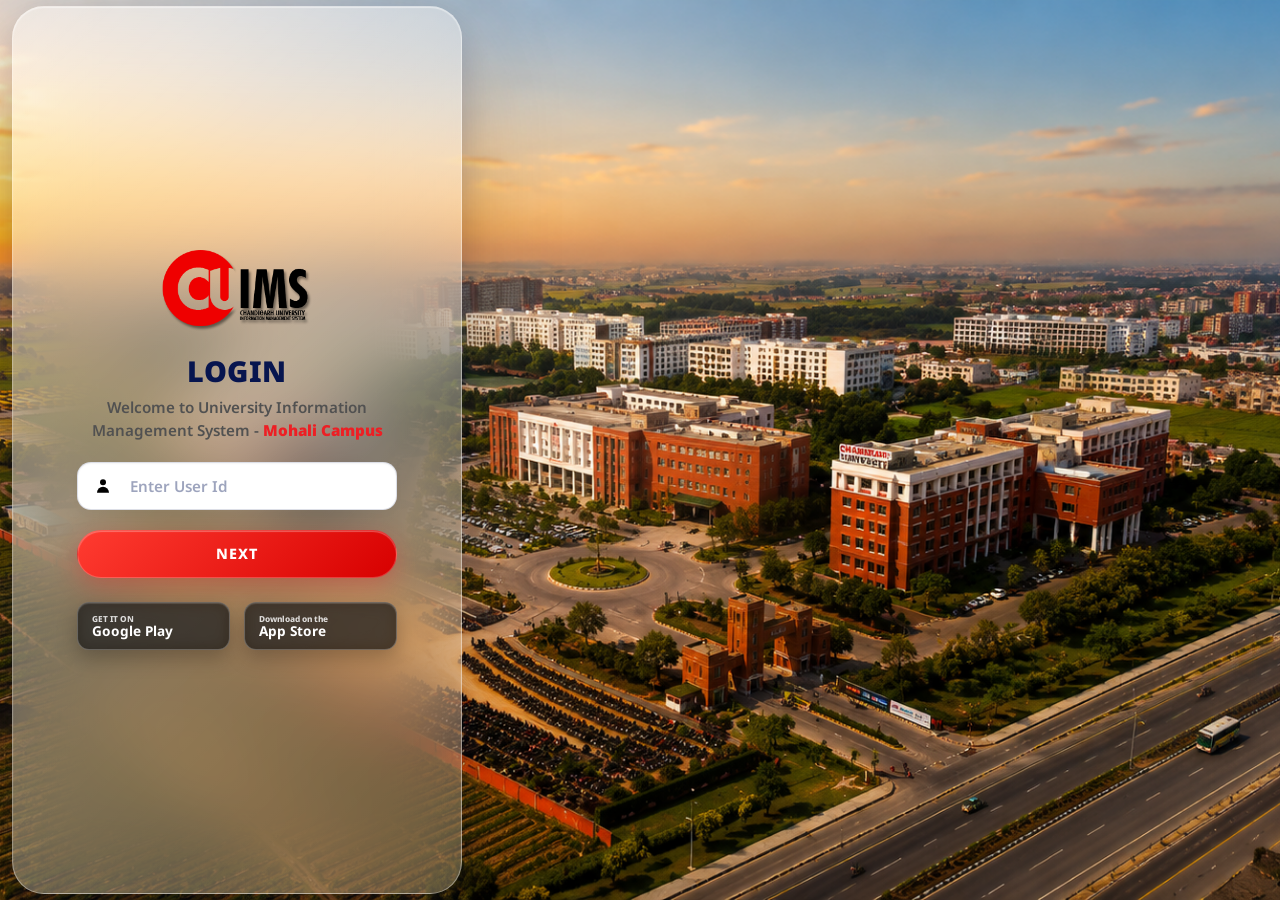
==== login.html @ ce214ed8 "login" ====
<!DOCTYPE html>
<html lang="en">

<head>
  <meta charset="UTF-8">
  <meta name="viewport" content="width=device-width, initial-scale=1.0">
  <title>CUIMS Login</title>
  <link rel="preconnect" href="https://fonts.googleapis.com">
  <link rel="preconnect" href="https://fonts.gstatic.com" crossorigin>
  <link href="https://fonts.googleapis.com/css2?family=Noto+Sans:wght@400;500;600;700;800;900&display=swap"
    rel="stylesheet">
  <link rel="stylesheet" href="assets/css/auth.css">
</head>

<body>
  <main class="auth-page">
    <section class="auth-shell" aria-label="CUIMS authentication">
      <section class="auth-card">
        <div class="auth-logo">
          <img src="assets/images/logo.png" alt="CUIMS">
        </div>
        <div class="auth-heading">
          <h1>LOGIN</h1>
          <p>Welcome to University Information<br>Management System - <strong>Mohali Campus</strong></p>
        </div>

        <form class="auth-form active" id="login-form">
          <label class="auth-field">
            <svg aria-hidden="true" viewBox="0 0 24 24">
              <path d="M20 21a8 8 0 0 0-16 0" />
              <circle cx="12" cy="7" r="4" />
            </svg>
            <input type="text" name="userId" placeholder="Enter User Id" autocomplete="username" required>
          </label>

          <label class="auth-field password-field" hidden>
            <svg aria-hidden="true" viewBox="0 0 24 24">
              <rect x="5" y="10" width="14" height="11" rx="2" />
              <path d="M8 10V7a4 4 0 0 1 8 0v3" />
              <circle cx="12" cy="15.5" r="1" fill="currentColor" stroke="none" />
            </svg>
            <input type="password" name="password" placeholder="Enter Password" autocomplete="current-password"
              minlength="1">
          </label>

          <button class="auth-submit" type="submit">Next</button>

          <div class="auth-second-actions" hidden>
            <span>OR</span>
            <a class="registration-button" href="#">Click Here For Registration</a>
            <a class="forgot-link" href="#">Forgot Password?</a>
          </div>
        </form>

        <p class="auth-note" id="auth-message" aria-live="polite">
          Enter your User ID to continue.
        </p>

        <div class="store-row" aria-label="Download app links">
          <a href="#" aria-label="Get it on Google Play">
            <small>GET IT ON</small>
            <strong>Google Play</strong>
          </a>
          <a href="#" aria-label="Download on the App Store">
            <small>Download on the</small>
            <strong>App Store</strong>
          </a>
        </div>
      </section>
    </section>
  </main>

  <script src="assets/js/auth.js"></script>
</body>

</html>
---- assets/css/auth.css ----
:root {
  --auth-red: #ed1f24;
  --auth-ink: #07154f;
  --auth-muted: #4e5a88;
  --auth-line: rgba(255, 255, 255, 0.58);
  font-family: "Noto Sans", system-ui, -apple-system, BlinkMacSystemFont, "Segoe UI", sans-serif;
}

* {
  box-sizing: border-box;
}

body {
  min-height: 100vh;
  margin: 0;
  color: var(--auth-ink);
  background:
    url("../images/uni.png") center / cover fixed;
}

button,
input {
  font: inherit;
}

button {
  border: 0;
  cursor: pointer;
}

a {
  color: inherit;
  text-decoration: none;
}

.auth-page {
  display: grid;
  min-height: 100vh;
  padding: 6px 12px;
  align-items: center;
  justify-items: start;
}

.auth-shell {
  width: min(450px, 100%);
  height: calc(100vh - 12px);
  min-height: 600px;
  /* margin-left: 24px; */
  border: 1px solid rgba(255, 255, 255, 0.35);
  border-radius: 32px;
  background: linear-gradient(135deg,
      rgba(255, 255, 255, 0.45) 0%,
      rgba(255, 255, 255, 0.22) 100%);
  box-shadow:
    0 40px 100px rgba(0, 0, 0, 0.22),
    0 15px 35px rgba(7, 21, 79, 0.15),
    inset 0 1px 1px rgba(255, 255, 255, 0.45);
  backdrop-filter: blur(36px);
  -webkit-backdrop-filter: blur(36px);
  transform: translate3d(0, 0, 0);
  will-change: backdrop-filter;
}

.auth-card {
  display: flex;
  flex-direction: column;
  justify-content: center;
  height: 100%;
  min-height: 100%;
  padding: clamp(32px, 6vw, 64px);
  background: transparent !important;
}

.auth-logo {
  display: flex;
  justify-content: center;
  margin-bottom: 22px;
}

.auth-logo img {
  width: 150px;
  max-width: 56%;
}

.auth-heading {
  text-align: center;
}

.auth-heading h1 {
  margin: 4px 0 10px;
  color: var(--auth-ink);
  font-size: 1.8rem;
  font-weight: 900;
  line-height: 1;
  letter-spacing: 0.02em;
}

.auth-heading p {
  margin: 0;
  color: #515151;
  font-size: 0.95rem;
  font-weight: 600;
  line-height: 1.5;
}

.auth-heading strong {
  color: var(--auth-red);
  font-weight: 900;
}

.auth-form {
  display: grid;
  gap: 14px;
  margin-top: 20px;
}

.auth-form.active {
  display: grid;
}

.auth-field[hidden],
.auth-second-actions[hidden] {
  display: none !important;
}

.auth-field {
  display: grid;
  grid-template-columns: 24px minmax(0, 1fr);
  align-items: center;
  gap: 12px;
  min-height: 48px;
  border: 1px solid rgba(7, 21, 79, 0.14);
  border-radius: 14px;
  padding: 0 16px;
  background: #ffffff;
  box-shadow:
    inset 0 1px 2px rgba(0, 0, 0, 0.04),
    0 4px 10px rgba(0, 0, 0, 0.02);
  transition:
    border-color 240ms ease,
    background-color 240ms ease,
    box-shadow 240ms ease,
    opacity 240ms ease;
}

.auth-card.password-step .auth-field:first-child {
  opacity: 0.5;
  background: rgba(7, 21, 79, 0.06);
  border-color: rgba(7, 21, 79, 0.08);
  pointer-events: none;
}

.auth-field svg {
  width: 18px;
  height: 18px;
  color: var(--auth-muted);
  stroke-width: 2.2;
}

.auth-field input {
  width: 100%;
  min-height: 44px;
  border: 0;
  padding: 0;
  color: var(--auth-ink);
  background: transparent;
  font-size: 0.95rem;
  font-weight: 600;
  outline: none;
}

.auth-field input::placeholder {
  color: var(--auth-muted);
  opacity: 0.55;
}

/* Override browser default autofill backgrounds to keep input transparent */
.auth-field input:-webkit-autofill,
.auth-field input:-webkit-autofill:hover,
.auth-field input:-webkit-autofill:focus,
.auth-field input:-webkit-autofill:active {
  -webkit-background-clip: text;
  -webkit-text-fill-color: var(--auth-ink) !important;
  transition: background-color 5000s ease-in-out 0s;
  box-shadow: inset 0 0 20px 20px transparent !important;
}

.auth-field:focus-within {
  border-color: var(--auth-red);
  background: #ffffff;
  box-shadow:
    0 0 0 4px rgba(237, 31, 36, 0.12),
    inset 0 1px 2px rgba(0, 0, 0, 0.04);
}

.auth-submit {
  min-height: 48px;
  margin-top: 6px;
  border-radius: 999px;
  color: #ffffff;
  background: linear-gradient(135deg, #ff3b30 0%, #d70000 100%);
  border: 1px solid rgba(255, 255, 255, 0.2);
  box-shadow:
    0 8px 24px rgba(237, 31, 36, 0.3),
    inset 0 1px 1px rgba(255, 255, 255, 0.3);
  font-size: 0.9rem;
  font-weight: 800;
  letter-spacing: 0.06em;
  text-transform: uppercase;
  transition: transform 180ms ease, box-shadow 180ms ease, filter 180ms ease;
}

.auth-second-actions {
  display: grid;
  gap: 12px;
  text-align: center;
}

.auth-second-actions span {
  color: #111111;
  font-size: 0.8rem;
  font-weight: 700;
}

.registration-button {
  display: grid;
  min-height: 48px;
  place-items: center;
  border-radius: 999px;
  color: #ffffff;
  background: linear-gradient(135deg, #4f80ff 0%, #2554d7 100%);
  border: 1px solid rgba(255, 255, 255, 0.2);
  box-shadow:
    0 8px 24px rgba(63, 111, 241, 0.26),
    inset 0 1px 1px rgba(255, 255, 255, 0.3);
  font-size: 0.9rem;
  font-weight: 800;
  letter-spacing: 0.06em;
  text-transform: uppercase;
  transition: transform 180ms ease, box-shadow 180ms ease, filter 180ms ease;
}

.registration-button:hover {
  transform: translateY(-1.5px);
  box-shadow:
    0 10px 28px rgba(63, 111, 241, 0.36),
    inset 0 1px 1px rgba(255, 255, 255, 0.4);
  filter: brightness(1.05);
}

.forgot-link {
  justify-self: end;
  color: #d70000;
  font-size: 0.85rem;
  font-weight: 700;
}

.auth-submit:hover {
  transform: translateY(-1px);
  box-shadow: 0 10px 24px rgba(237, 31, 36, 0.24);
}

.auth-note {
  display: none;
  min-height: 22px;
  margin: 12px 0 0;
  color: var(--auth-muted);
  font-size: 0.78rem;
  font-weight: 700;
  text-align: center;
}

.auth-note.success {
  display: block;
  color: #047857;
}

.store-row {
  display: grid;
  grid-template-columns: repeat(2, minmax(0, 1fr));
  gap: 14px;
  margin-top: 24px;
}

.auth-card.password-step .store-row {
  visibility: hidden;
}

.store-row a {
  display: grid;
  min-height: 48px;
  align-content: center;
  border: 1px solid rgba(255, 255, 255, 0.25);
  border-radius: 12px;
  padding: 6px 14px;
  color: #ffffff;
  background: rgba(0, 0, 0, 0.65);
  backdrop-filter: blur(8px);
  -webkit-backdrop-filter: blur(8px);
  box-shadow:
    0 8px 20px rgba(0, 0, 0, 0.25),
    inset 0 1px 1px rgba(255, 255, 255, 0.15);
  transition: transform 180ms ease, box-shadow 180ms ease, background-color 180ms ease;
}

.store-row a:hover {
  transform: translateY(-1.5px);
  background: rgba(0, 0, 0, 0.75);
  box-shadow:
    0 10px 24px rgba(0, 0, 0, 0.35),
    inset 0 1px 1px rgba(255, 255, 255, 0.25);
}

.store-row small {
  font-size: 0.52rem;
  font-weight: 800;
  opacity: 0.82;
}

.store-row strong {
  font-size: 0.85rem;
  line-height: 1.1;
}

@media (max-width: 900px) {
  .auth-page {
    padding: 6px 10px;
    justify-items: center;
  }

  .auth-shell {
    margin-left: 0;
    height: calc(100vh - 12px);
    min-height: 560px;
  }

  .auth-card {
    height: 100%;
    min-height: 100%;
  }
}

@media (max-width: 520px) {
  .auth-page {
    padding: 4px;
  }

  .auth-shell {
    border-radius: 24px;
    height: calc(100vh - 8px);
    min-height: 540px;
  }

  .auth-card {
    height: 100%;
    min-height: 100%;
    padding: 24px 16px;
  }

  .store-row {
    grid-template-columns: 1fr;
  }

  .auth-row {
    align-items: flex-start;
    flex-direction: column;
  }
}
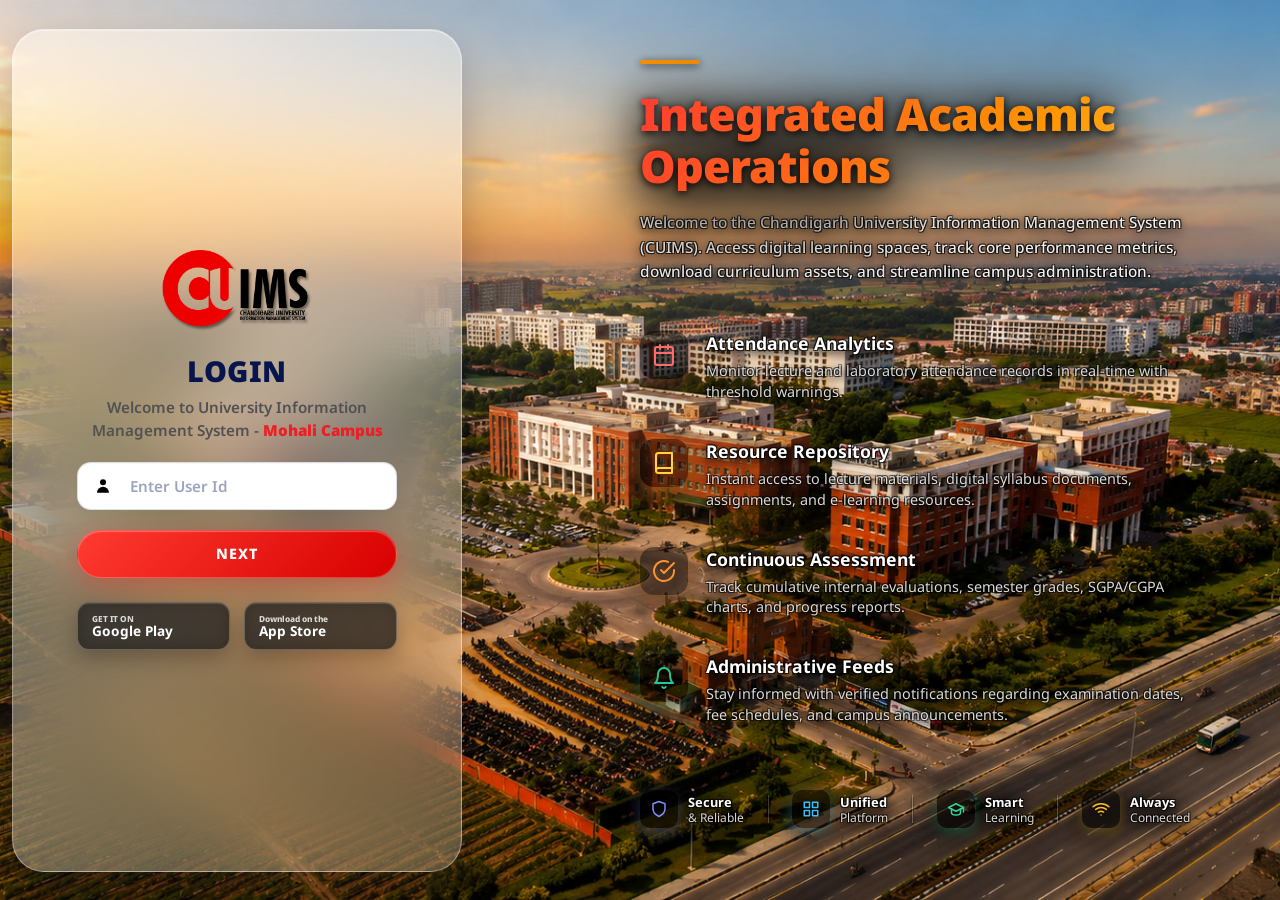
==== commit 0a7f8eca: "update" ====
--- a/login.html
+++ b/login.html
@@ -68,6 +68,131 @@
         </div>
       </section>
     </section>
+
+    <!-- Right-side Info/Features Panel -->
+    <section class="auth-info-panel" aria-label="LMS Highlights">
+      <div class="info-container">
+        <div class="orange-bar"></div>
+        <h2 class="animated-gradient-text">Integrated Academic Operations</h2>
+        <p class="info-description">
+          Welcome to the Chandigarh University Information Management System (CUIMS). Access digital learning spaces, track core performance metrics, download curriculum assets, and streamline campus administration.
+        </p>
+        
+        <div class="feature-grid">
+          <div class="feature-card">
+            <div class="feature-icon-wrapper">
+              <svg viewBox="0 0 24 24" fill="none" stroke="currentColor" stroke-width="2" stroke-linecap="round" stroke-linejoin="round" aria-hidden="true">
+                <rect x="3" y="4" width="18" height="18" rx="2" ry="2"></rect>
+                <line x1="16" y1="2" x2="16" y2="6"></line>
+                <line x1="8" y1="2" x2="8" y2="6"></line>
+                <line x1="3" y1="10" x2="21" y2="10"></line>
+              </svg>
+            </div>
+            <div class="feature-info">
+              <h3>Attendance Analytics</h3>
+              <p>Monitor lecture and laboratory attendance records in real-time with threshold warnings.</p>
+            </div>
+          </div>
+
+          <div class="feature-card">
+            <div class="feature-icon-wrapper">
+              <svg viewBox="0 0 24 24" fill="none" stroke="currentColor" stroke-width="2" stroke-linecap="round" stroke-linejoin="round" aria-hidden="true">
+                <path d="M4 19.5A2.5 2.5 0 0 1 6.5 17H20"/>
+                <path d="M4 4.5A2.5 2.5 0 0 1 6.5 2H20v20H6.5a2.5 2.5 0 0 1-2.5-2.5v-15z"/>
+              </svg>
+            </div>
+            <div class="feature-info">
+              <h3>Resource Repository</h3>
+              <p>Instant access to lecture materials, digital syllabus documents, assignments, and e-learning resources.</p>
+            </div>
+          </div>
+
+          <div class="feature-card">
+            <div class="feature-icon-wrapper">
+              <svg viewBox="0 0 24 24" fill="none" stroke="currentColor" stroke-width="2" stroke-linecap="round" stroke-linejoin="round" aria-hidden="true">
+                <path d="M22 11.08V12a10 10 0 1 1-5.93-9.14"/>
+                <polyline points="22 4 12 14.01 9 11.01"/>
+              </svg>
+            </div>
+            <div class="feature-info">
+              <h3>Continuous Assessment</h3>
+              <p>Track cumulative internal evaluations, semester grades, SGPA/CGPA charts, and progress reports.</p>
+            </div>
+          </div>
+
+          <div class="feature-card">
+            <div class="feature-icon-wrapper">
+              <svg viewBox="0 0 24 24" fill="none" stroke="currentColor" stroke-width="2" stroke-linecap="round" stroke-linejoin="round" aria-hidden="true">
+                <path d="M18 8A6 6 0 0 0 6 8c0 7-3 9-3 9h18s-3-2-3-9"/>
+                <path d="M13.73 21a2 2 0 0 1-3.46 0"/>
+              </svg>
+            </div>
+            <div class="feature-info">
+              <h3>Administrative Feeds</h3>
+              <p>Stay informed with verified notifications regarding examination dates, fee schedules, and campus announcements.</p>
+            </div>
+          </div>
+        </div>
+
+        <!-- Bottom Glass Bar -->
+        <div class="bottom-glass-bar">
+          <div class="glass-item">
+            <div class="glass-icon-wrapper">
+              <svg viewBox="0 0 24 24" fill="none" stroke="currentColor" stroke-width="2" stroke-linecap="round" stroke-linejoin="round" aria-hidden="true">
+                <path d="M12 22s8-4 8-10V5l-8-3-8 3v7c0 6 8 10 8 10z"/>
+              </svg>
+            </div>
+            <div class="glass-text">
+              <strong>Secure</strong>
+              <span>& Reliable</span>
+            </div>
+          </div>
+          <div class="glass-divider"></div>
+          <div class="glass-item">
+            <div class="glass-icon-wrapper">
+              <svg viewBox="0 0 24 24" fill="none" stroke="currentColor" stroke-width="2" stroke-linecap="round" stroke-linejoin="round" aria-hidden="true">
+                <rect x="3" y="3" width="7" height="7"/>
+                <rect x="14" y="3" width="7" height="7"/>
+                <rect x="14" y="14" width="7" height="7"/>
+                <rect x="3" y="14" width="7" height="7"/>
+              </svg>
+            </div>
+            <div class="glass-text">
+              <strong>Unified</strong>
+              <span>Platform</span>
+            </div>
+          </div>
+          <div class="glass-divider"></div>
+          <div class="glass-item">
+            <div class="glass-icon-wrapper">
+              <svg viewBox="0 0 24 24" fill="none" stroke="currentColor" stroke-width="2" stroke-linecap="round" stroke-linejoin="round" aria-hidden="true">
+                <path d="M22 10v6M2 10l10-5 10 5-10 5z"/>
+                <path d="M6 12v5c0 2 2.5 3 6 3s6-1 6-3v-5"/>
+              </svg>
+            </div>
+            <div class="glass-text">
+              <strong>Smart</strong>
+              <span>Learning</span>
+            </div>
+          </div>
+          <div class="glass-divider"></div>
+          <div class="glass-item">
+            <div class="glass-icon-wrapper">
+              <svg viewBox="0 0 24 24" fill="none" stroke="currentColor" stroke-width="2" stroke-linecap="round" stroke-linejoin="round" aria-hidden="true">
+                <path d="M5 12.55a11 11 0 0 1 14.08 0"/>
+                <path d="M1.42 9a16 16 0 0 1 21.16 0"/>
+                <path d="M8.53 16.11a6 6 0 0 1 6.95 0"/>
+                <line x1="12" y1="20" x2="12.01" y2="20"/>
+              </svg>
+            </div>
+            <div class="glass-text">
+              <strong>Always</strong>
+              <span>Connected</span>
+            </div>
+          </div>
+        </div>
+      </div>
+    </section>
   </main>
 
   <script src="assets/js/auth.js"></script>
--- a/assets/css/auth.css
+++ b/assets/css/auth.css
@@ -39,11 +39,12 @@
   padding: 6px 12px;
   align-items: center;
   justify-items: start;
+  position: relative;
 }
 
 .auth-shell {
   width: min(450px, 100%);
-  height: calc(100vh - 12px);
+  height: calc(95vh - 12px);
   min-height: 600px;
   /* margin-left: 24px; */
   border: 1px solid rgba(255, 255, 255, 0.35);
@@ -365,4 +366,307 @@
     align-items: flex-start;
     flex-direction: column;
   }
+}
+
+/* Auth Info Panel Styles */
+.auth-info-panel {
+  position: absolute;
+  top: 40px;
+  right: 5%;
+  width: 45%;
+  max-width: 600px;
+  color: #ffffff;
+  display: flex;
+  align-items: flex-start;
+  padding: 20px 0;
+  animation: fadeIn 1s ease-out;
+  z-index: 10;
+}
+
+.info-container {
+  width: 100%;
+}
+
+.orange-bar {
+  width: 60px;
+  height: 4px;
+  background-color: #ff9500;
+  margin-bottom: 24px;
+  border-radius: 2px;
+  box-shadow: 0 2px 8px rgba(0, 0, 0, 0.75);
+}
+
+.animated-gradient-text {
+  font-size: clamp(2.2rem, 3.5vw, 3.2rem);
+  font-weight: 900;
+  line-height: 1.15;
+  margin: 0 0 20px;
+  letter-spacing: -0.02em;
+  color: #ff8a80;
+  background: linear-gradient(120deg,
+      #ff3b30 0%,
+      #ff9500 35%,
+      #ffe57f 70%,
+      #ff3b30 100%);
+  background-size: 200% auto;
+  -webkit-background-clip: text;
+  background-clip: text;
+  -webkit-text-fill-color: transparent;
+  text-fill-color: transparent;
+  animation: shine 6s linear infinite;
+  filter: drop-shadow(0 2px 4px rgba(0, 0, 0, 0.95)) drop-shadow(0 6px 20px rgba(0, 0, 0, 0.95)) drop-shadow(0 15px 40px rgba(0, 0, 0, 0.98));
+}
+
+.info-description {
+  font-size: clamp(0.95rem, 1.2vw, 1.15rem);
+  color: rgba(255, 255, 255, 0.95);
+  line-height: 1.6;
+  margin-bottom: clamp(24px, 3vw, 40px);
+  max-width: 550px;
+  font-weight: 500;
+  text-shadow:
+    -1px -1px 0 rgba(0, 0, 0, 0.7),
+    1px -1px 0 rgba(0, 0, 0, 0.7),
+    -1px 1px 0 rgba(0, 0, 0, 0.7),
+    1px 1px 0 rgba(0, 0, 0, 0.7),
+    0 2px 10px rgba(0, 0, 0, 0.98),
+    0 4px 20px rgba(0, 0, 0, 0.98);
+}
+
+.feature-grid {
+  display: flex;
+  flex-direction: column;
+  gap: 20px;
+  max-width: 550px;
+}
+
+.feature-card {
+  display: flex;
+  gap: 18px;
+  padding: 8px 0;
+  transition: transform 0.3s cubic-bezier(0.25, 0.8, 0.25, 1);
+}
+
+.feature-card:hover {
+  transform: translateX(8px);
+}
+
+.feature-icon-wrapper {
+  flex-shrink: 0;
+  width: 48px;
+  height: 48px;
+  border-radius: 14px;
+  background: rgba(0, 0, 0, 0.5);
+  display: flex;
+  align-items: center;
+  justify-content: center;
+  border: none;
+  transition: background-color 0.3s ease, color 0.3s ease, box-shadow 0.3s ease;
+}
+
+/* Specific icon colors and soft neon blur shadows */
+.feature-card:nth-child(1) .feature-icon-wrapper {
+  color: #ff6b6b; /* Red/Coral */
+  box-shadow: 0 4px 16px rgba(255, 107, 107, 0.3), 0 8px 30px rgba(0, 0, 0, 0.7);
+}
+
+.feature-card:nth-child(1):hover .feature-icon-wrapper {
+  background: rgba(255, 107, 107, 0.2);
+  box-shadow: 0 0 20px rgba(255, 107, 107, 0.55), 0 8px 30px rgba(0, 0, 0, 0.75);
+  color: #ffffff;
+}
+
+.feature-card:nth-child(2) .feature-icon-wrapper {
+  color: #ffd43b; /* Gold/Yellow */
+  box-shadow: 0 4px 16px rgba(255, 212, 59, 0.3), 0 8px 30px rgba(0, 0, 0, 0.7);
+}
+
+.feature-card:nth-child(2):hover .feature-icon-wrapper {
+  background: rgba(255, 212, 59, 0.2);
+  box-shadow: 0 0 20px rgba(255, 212, 59, 0.55), 0 8px 30px rgba(0, 0, 0, 0.75);
+  color: #ffffff;
+}
+
+.feature-card:nth-child(3) .feature-icon-wrapper {
+  color: #ff922b; /* Orange */
+  box-shadow: 0 4px 16px rgba(255, 146, 43, 0.3), 0 8px 30px rgba(0, 0, 0, 0.7);
+}
+
+.feature-card:nth-child(3):hover .feature-icon-wrapper {
+  background: rgba(255, 146, 43, 0.2);
+  box-shadow: 0 0 20px rgba(255, 146, 43, 0.55), 0 8px 30px rgba(0, 0, 0, 0.75);
+  color: #ffffff;
+}
+
+.feature-card:nth-child(4) .feature-icon-wrapper {
+  color: #20c997; /* Teal-green */
+  box-shadow: 0 4px 16px rgba(32, 201, 151, 0.3), 0 8px 30px rgba(0, 0, 0, 0.7);
+}
+
+.feature-card:nth-child(4):hover .feature-icon-wrapper {
+  background: rgba(32, 201, 151, 0.2);
+  box-shadow: 0 0 20px rgba(32, 201, 151, 0.55), 0 8px 30px rgba(0, 0, 0, 0.75);
+  color: #ffffff;
+}
+
+.feature-icon-wrapper svg {
+  width: 24px;
+  height: 24px;
+}
+
+.feature-info h3 {
+  margin: 0 0 6px;
+  color: #ffffff;
+  font-size: 1.1rem;
+  font-weight: 700;
+  text-shadow:
+    -1px -1px 0 rgba(0, 0, 0, 0.7),
+    1px -1px 0 rgba(0, 0, 0, 0.7),
+    -1px 1px 0 rgba(0, 0, 0, 0.7),
+    1px 1px 0 rgba(0, 0, 0, 0.7),
+    0 2px 10px rgba(0, 0, 0, 0.98),
+    0 4px 16px rgba(0, 0, 0, 0.98);
+}
+
+.feature-info p {
+  margin: 0;
+  color: rgba(255, 255, 255, 0.85);
+  font-size: 0.9rem;
+  line-height: 1.45;
+  text-shadow:
+    -1px -1px 0 rgba(0, 0, 0, 0.6),
+    1px -1px 0 rgba(0, 0, 0, 0.6),
+    -1px 1px 0 rgba(0, 0, 0, 0.6),
+    1px 1px 0 rgba(0, 0, 0, 0.6),
+    0 2px 8px rgba(0, 0, 0, 0.98),
+    0 4px 16px rgba(0, 0, 0, 0.98);
+}
+
+/* Bottom Glass Bar styling */
+.bottom-glass-bar {
+  display: flex;
+  justify-content: space-between;
+  align-items: center;
+  margin-top: 40px;
+  padding: 16px 0;
+  background: transparent;
+  border: none;
+  backdrop-filter: none;
+  -webkit-backdrop-filter: none;
+  box-shadow: none;
+  max-width: 550px;
+  filter: drop-shadow(0 4px 16px rgba(0, 0, 0, 0.85));
+}
+
+.glass-item {
+  display: flex;
+  align-items: center;
+  gap: 10px;
+}
+
+.glass-icon-wrapper {
+  flex-shrink: 0;
+  width: 38px;
+  height: 38px;
+  border-radius: 10px;
+  background: rgba(0, 0, 0, 0.5);
+  display: flex;
+  align-items: center;
+  justify-content: center;
+  border: none;
+  transition: transform 0.2s ease, box-shadow 0.2s ease;
+  box-shadow: 0 4px 12px rgba(0, 0, 0, 0.5);
+}
+
+.glass-item:hover .glass-icon-wrapper {
+  transform: scale(1.1);
+}
+
+.glass-icon-wrapper svg {
+  width: 18px;
+  height: 18px;
+}
+
+.glass-item:nth-child(1) .glass-icon-wrapper {
+  color: #818cf8;
+  box-shadow: 0 4px 14px rgba(129, 140, 248, 0.3), 0 6px 20px rgba(0, 0, 0, 0.5);
+}
+
+.glass-item:nth-child(3) .glass-icon-wrapper {
+  color: #38bdf8;
+  box-shadow: 0 4px 14px rgba(56, 189, 248, 0.3), 0 6px 20px rgba(0, 0, 0, 0.5);
+}
+
+.glass-item:nth-child(5) .glass-icon-wrapper {
+  color: #34d399;
+  box-shadow: 0 4px 14px rgba(52, 211, 153, 0.3), 0 6px 20px rgba(0, 0, 0, 0.5);
+}
+
+.glass-item:nth-child(7) .glass-icon-wrapper {
+  color: #fbbf24;
+  box-shadow: 0 4px 14px rgba(251, 191, 36, 0.3), 0 6px 20px rgba(0, 0, 0, 0.5);
+}
+
+.glass-text {
+  display: flex;
+  flex-direction: column;
+}
+
+.glass-text strong {
+  font-size: 0.8rem;
+  font-weight: 700;
+  color: #ffffff;
+  line-height: 1.25;
+  text-shadow:
+    -1px -1px 0 rgba(0, 0, 0, 0.7),
+    1px -1px 0 rgba(0, 0, 0, 0.7),
+    -1px 1px 0 rgba(0, 0, 0, 0.7),
+    1px 1px 0 rgba(0, 0, 0, 0.7),
+    0 2px 8px rgba(0, 0, 0, 0.98),
+    0 4px 16px rgba(0, 0, 0, 0.98);
+}
+
+.glass-text span {
+  font-size: 0.75rem;
+  color: rgba(255, 255, 255, 0.85);
+  line-height: 1.25;
+  text-shadow:
+    -1px -1px 0 rgba(0, 0, 0, 0.6),
+    1px -1px 0 rgba(0, 0, 0, 0.6),
+    -1px 1px 0 rgba(0, 0, 0, 0.6),
+    1px 1px 0 rgba(0, 0, 0, 0.6),
+    0 2px 8px rgba(0, 0, 0, 0.98),
+    0 4px 16px rgba(0, 0, 0, 0.98);
+}
+
+.glass-divider {
+  width: 1px;
+  height: 28px;
+  background: rgba(255, 255, 255, 0.2);
+  box-shadow: 0 2px 6px rgba(0, 0, 0, 0.8), 0 1px 2px rgba(0, 0, 0, 0.9);
+}
+
+/* Animations */
+@keyframes shine {
+  to {
+    background-position: 200% center;
+  }
+}
+
+@keyframes fadeIn {
+  from {
+    opacity: 0;
+    transform: translateY(20px);
+  }
+
+  to {
+    opacity: 1;
+    transform: translateY(0);
+  }
+}
+
+@media (max-width: 990px) {
+  .auth-info-panel {
+    display: none;
+  }
 }
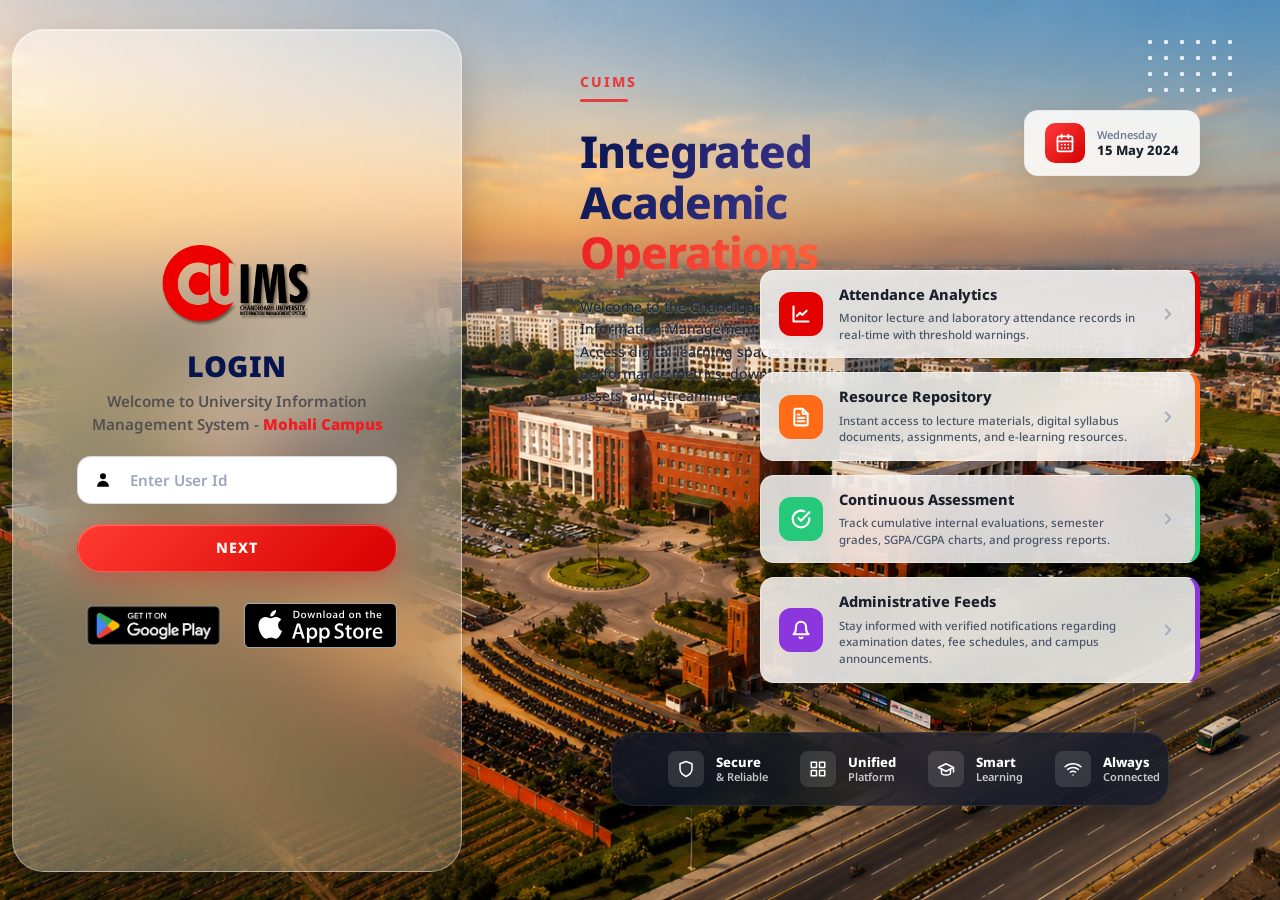
==== commit d9ac1434: "d" ====
--- a/login.html
+++ b/login.html
@@ -58,12 +58,10 @@
 
         <div class="store-row" aria-label="Download app links">
           <a href="#" aria-label="Get it on Google Play">
-            <small>GET IT ON</small>
-            <strong>Google Play</strong>
+            <img src="assets/images/google-play-badge.png" alt="Get it on Google Play">
           </a>
           <a href="#" aria-label="Download on the App Store">
-            <small>Download on the</small>
-            <strong>App Store</strong>
+            <img src="assets/images/app-store-badge.svg" alt="Download on the App Store">
           </a>
         </div>
       </section>
@@ -72,64 +70,119 @@
     <!-- Right-side Info/Features Panel -->
     <section class="auth-info-panel" aria-label="LMS Highlights">
       <div class="info-container">
-        <div class="orange-bar"></div>
-        <h2 class="animated-gradient-text">Integrated Academic Operations</h2>
-        <p class="info-description">
-          Welcome to the Chandigarh University Information Management System (CUIMS). Access digital learning spaces, track core performance metrics, download curriculum assets, and streamline campus administration.
-        </p>
-        
-        <div class="feature-grid">
-          <div class="feature-card">
-            <div class="feature-icon-wrapper">
-              <svg viewBox="0 0 24 24" fill="none" stroke="currentColor" stroke-width="2" stroke-linecap="round" stroke-linejoin="round" aria-hidden="true">
+        <!-- Left Side Column -->
+        <div class="info-left-col">
+          <div class="cuims-badge">
+            <span>CUIMS</span>
+            <div class="cuims-line"></div>
+          </div>
+          <h2 class="info-title">
+            <span class="title-dark">Integrated Academic</span>
+            <span class="title-red">Operations</span>
+          </h2>
+          <p class="info-description">
+            <span class="desc-desktop">Welcome to the Chandigarh University Information Management System (CUIMS). Access digital learning spaces, track performance metrics, download curriculum assets, and streamline campus administration.</span>
+            <span class="desc-mobile">Access CUIMS learning, performance, and campus updates in one place.</span>
+          </p>
+        </div>
+
+        <!-- Right Side Column -->
+        <div class="info-right-col">
+          <!-- Date Card at Top Right -->
+          <div class="info-date-card">
+            <div class="date-icon-wrapper">
+              <svg viewBox="0 0 24 24" fill="none" stroke="currentColor" stroke-width="2.2" stroke-linecap="round" stroke-linejoin="round" aria-hidden="true">
                 <rect x="3" y="4" width="18" height="18" rx="2" ry="2"></rect>
                 <line x1="16" y1="2" x2="16" y2="6"></line>
                 <line x1="8" y1="2" x2="8" y2="6"></line>
                 <line x1="3" y1="10" x2="21" y2="10"></line>
-              </svg>
-            </div>
-            <div class="feature-info">
-              <h3>Attendance Analytics</h3>
-              <p>Monitor lecture and laboratory attendance records in real-time with threshold warnings.</p>
-            </div>
-          </div>
-
-          <div class="feature-card">
-            <div class="feature-icon-wrapper">
-              <svg viewBox="0 0 24 24" fill="none" stroke="currentColor" stroke-width="2" stroke-linecap="round" stroke-linejoin="round" aria-hidden="true">
-                <path d="M4 19.5A2.5 2.5 0 0 1 6.5 17H20"/>
-                <path d="M4 4.5A2.5 2.5 0 0 1 6.5 2H20v20H6.5a2.5 2.5 0 0 1-2.5-2.5v-15z"/>
-              </svg>
-            </div>
-            <div class="feature-info">
-              <h3>Resource Repository</h3>
-              <p>Instant access to lecture materials, digital syllabus documents, assignments, and e-learning resources.</p>
-            </div>
-          </div>
-
-          <div class="feature-card">
-            <div class="feature-icon-wrapper">
-              <svg viewBox="0 0 24 24" fill="none" stroke="currentColor" stroke-width="2" stroke-linecap="round" stroke-linejoin="round" aria-hidden="true">
-                <path d="M22 11.08V12a10 10 0 1 1-5.93-9.14"/>
-                <polyline points="22 4 12 14.01 9 11.01"/>
-              </svg>
-            </div>
-            <div class="feature-info">
-              <h3>Continuous Assessment</h3>
-              <p>Track cumulative internal evaluations, semester grades, SGPA/CGPA charts, and progress reports.</p>
-            </div>
-          </div>
-
-          <div class="feature-card">
-            <div class="feature-icon-wrapper">
-              <svg viewBox="0 0 24 24" fill="none" stroke="currentColor" stroke-width="2" stroke-linecap="round" stroke-linejoin="round" aria-hidden="true">
-                <path d="M18 8A6 6 0 0 0 6 8c0 7-3 9-3 9h18s-3-2-3-9"/>
-                <path d="M13.73 21a2 2 0 0 1-3.46 0"/>
-              </svg>
-            </div>
-            <div class="feature-info">
-              <h3>Administrative Feeds</h3>
-              <p>Stay informed with verified notifications regarding examination dates, fee schedules, and campus announcements.</p>
+                <path d="M8 14h.01M12 14h.01M16 14h.01M8 18h.01M12 18h.01M16 18h.01"></path>
+              </svg>
+            </div>
+            <div class="date-text">
+              <span class="date-weekday">Wednesday</span>
+              <strong class="date-daymonth">15 May 2024</strong>
+            </div>
+          </div>
+
+          <div class="feature-grid">
+            <!-- Attendance Analytics -->
+            <div class="feature-card">
+              <div class="feature-icon-wrapper">
+                <svg viewBox="0 0 24 24" fill="none" stroke="currentColor" stroke-width="2.5" stroke-linecap="round" stroke-linejoin="round" aria-hidden="true">
+                  <path d="M3 3v18h18"></path>
+                  <path d="M18.7 8l-5.1 5.2-2.8-2.7L7 14.3"></path>
+                </svg>
+              </div>
+              <div class="feature-info">
+                <h3>Attendance Analytics</h3>
+                <p>Monitor lecture and laboratory attendance records in real-time with threshold warnings.</p>
+              </div>
+              <div class="feature-chevron">
+                <svg viewBox="0 0 24 24" fill="none" stroke="currentColor" stroke-width="2.5" stroke-linecap="round" stroke-linejoin="round" aria-hidden="true">
+                  <polyline points="9 18 15 12 9 6"></polyline>
+                </svg>
+              </div>
+            </div>
+
+            <!-- Resource Repository -->
+            <div class="feature-card">
+              <div class="feature-icon-wrapper">
+                <svg viewBox="0 0 24 24" fill="none" stroke="currentColor" stroke-width="2.5" stroke-linecap="round" stroke-linejoin="round" aria-hidden="true">
+                  <path d="M14 2H6a2 2 0 0 0-2 2v16a2 2 0 0 0 2 2h12a2 2 0 0 0 2-2V8z"></path>
+                  <polyline points="14 2 14 8 20 8"></polyline>
+                  <line x1="16" y1="13" x2="8" y2="13"></line>
+                  <line x1="16" y1="17" x2="8" y2="17"></line>
+                  <polyline points="10 9 9 9 8 9"></polyline>
+                </svg>
+              </div>
+              <div class="feature-info">
+                <h3>Resource Repository</h3>
+                <p>Instant access to lecture materials, digital syllabus documents, assignments, and e-learning resources.</p>
+              </div>
+              <div class="feature-chevron">
+                <svg viewBox="0 0 24 24" fill="none" stroke="currentColor" stroke-width="2.5" stroke-linecap="round" stroke-linejoin="round" aria-hidden="true">
+                  <polyline points="9 18 15 12 9 6"></polyline>
+                </svg>
+              </div>
+            </div>
+
+            <!-- Continuous Assessment -->
+            <div class="feature-card">
+              <div class="feature-icon-wrapper">
+                <svg viewBox="0 0 24 24" fill="none" stroke="currentColor" stroke-width="2.5" stroke-linecap="round" stroke-linejoin="round" aria-hidden="true">
+                  <path d="M22 11.08V12a10 10 0 1 1-5.93-9.14"></path>
+                  <polyline points="22 4 12 14.01 9 11.01"></polyline>
+                </svg>
+              </div>
+              <div class="feature-info">
+                <h3>Continuous Assessment</h3>
+                <p>Track cumulative internal evaluations, semester grades, SGPA/CGPA charts, and progress reports.</p>
+              </div>
+              <div class="feature-chevron">
+                <svg viewBox="0 0 24 24" fill="none" stroke="currentColor" stroke-width="2.5" stroke-linecap="round" stroke-linejoin="round" aria-hidden="true">
+                  <polyline points="9 18 15 12 9 6"></polyline>
+                </svg>
+              </div>
+            </div>
+
+            <!-- Administrative Feeds -->
+            <div class="feature-card">
+              <div class="feature-icon-wrapper">
+                <svg viewBox="0 0 24 24" fill="none" stroke="currentColor" stroke-width="2.5" stroke-linecap="round" stroke-linejoin="round" aria-hidden="true">
+                  <path d="M18 8A6 6 0 0 0 6 8c0 7-3 9-3 9h18s-3-2-3-9"></path>
+                  <path d="M13.73 21a2 2 0 0 1-3.46 0"></path>
+                </svg>
+              </div>
+              <div class="feature-info">
+                <h3>Administrative Feeds</h3>
+                <p>Stay informed with verified notifications regarding examination dates, fee schedules, and campus announcements.</p>
+              </div>
+              <div class="feature-chevron">
+                <svg viewBox="0 0 24 24" fill="none" stroke="currentColor" stroke-width="2.5" stroke-linecap="round" stroke-linejoin="round" aria-hidden="true">
+                  <polyline points="9 18 15 12 9 6"></polyline>
+                </svg>
+              </div>
             </div>
           </div>
         </div>
--- a/assets/css/auth.css
+++ b/assets/css/auth.css
@@ -12,10 +12,11 @@
 
 body {
   min-height: 100vh;
+  min-height: 100dvh;
   margin: 0;
   color: var(--auth-ink);
   background:
-    url("../images/uni.png") center / cover fixed;
+    url("../images/uni.png") center 25% / cover fixed;
 }
 
 button,
@@ -36,6 +37,7 @@
 .auth-page {
   display: grid;
   min-height: 100vh;
+  min-height: 100dvh;
   padding: 6px 12px;
   align-items: center;
   justify-items: start;
@@ -289,27 +291,27 @@
 
 .store-row a {
   display: grid;
-  min-height: 48px;
+  min-height: 0;
   align-content: center;
-  border: 1px solid rgba(255, 255, 255, 0.25);
-  border-radius: 12px;
-  padding: 6px 14px;
+  border: 0;
+  border-radius: 0;
+  padding: 0;
   color: #ffffff;
-  background: rgba(0, 0, 0, 0.65);
-  backdrop-filter: blur(8px);
-  -webkit-backdrop-filter: blur(8px);
-  box-shadow:
-    0 8px 20px rgba(0, 0, 0, 0.25),
-    inset 0 1px 1px rgba(255, 255, 255, 0.15);
+  background: transparent;
+  box-shadow: none;
   transition: transform 180ms ease, box-shadow 180ms ease, background-color 180ms ease;
+}
+
+.store-row img {
+  display: block;
+  width: 100%;
+  height: auto;
 }
 
 .store-row a:hover {
   transform: translateY(-1.5px);
-  background: rgba(0, 0, 0, 0.75);
-  box-shadow:
-    0 10px 24px rgba(0, 0, 0, 0.35),
-    inset 0 1px 1px rgba(255, 255, 255, 0.25);
+  background: transparent;
+  box-shadow: none;
 }
 
 .store-row small {
@@ -323,43 +325,213 @@
   line-height: 1.1;
 }
 
-@media (max-width: 900px) {
+@media (max-width: 990px) {
   .auth-page {
-    padding: 6px 10px;
+    align-items: center;
     justify-items: center;
+    padding: clamp(172px, 28vw, 220px) 20px 28px;
   }
 
   .auth-shell {
     margin-left: 0;
-    height: calc(100vh - 12px);
-    min-height: 560px;
+    width: min(690px, 100%);
+    height: clamp(410px, calc(100dvh - 430px), 460px);
+    max-height: 460px;
+    min-height: 0;
+    border: 1px solid rgba(255, 255, 255, 0.35);
+    border-radius: 32px;
+    background: linear-gradient(135deg,
+        rgba(255, 255, 255, 0.62) 0%,
+        rgba(255, 255, 255, 0.34) 100%);
+    box-shadow:
+      0 34px 82px rgba(0, 0, 0, 0.18),
+      0 12px 30px rgba(7, 21, 79, 0.12),
+      inset 0 1px 1px rgba(255, 255, 255, 0.56);
+    backdrop-filter: blur(36px);
+    -webkit-backdrop-filter: blur(36px);
   }
 
   .auth-card {
     height: 100%;
-    min-height: 100%;
-  }
+    min-height: 0;
+    padding: 22px 36px;
+  }
+
 }
 
 @media (max-width: 520px) {
   .auth-page {
-    padding: 4px;
+    padding: 166px 20px 28px;
   }
 
   .auth-shell {
-    border-radius: 24px;
-    height: calc(100vh - 8px);
-    min-height: 540px;
+    width: 100%;
+    height: clamp(410px, calc(100dvh - 390px), 460px);
+    max-height: 460px;
+    min-height: 0;
+    border-radius: 28px;
   }
 
   .auth-card {
     height: 100%;
-    min-height: 100%;
-    padding: 24px 16px;
+    min-height: 0;
+    padding: 20px 26px;
+  }
+
+  .auth-logo {
+    margin-bottom: 10px;
+  }
+
+  .auth-logo img {
+    width: 112px;
+    max-width: 74%;
+  }
+
+  .auth-heading h1 {
+    margin: 0 0 10px;
+    color: #000000;
+    font-size: 1.55rem;
+    letter-spacing: 0;
+  }
+
+  .auth-heading p {
+    color: #505050;
+    font-size: 0.82rem;
+    font-weight: 500;
+    line-height: 1.38;
+  }
+
+  .auth-heading strong {
+    color: #d50000;
+  }
+
+  .auth-form {
+    gap: 12px;
+    margin-top: 18px;
+  }
+
+  .auth-field {
+    min-height: 42px;
+    border: 0;
+    border-bottom: 2px solid rgba(0, 0, 0, 0.18);
+    border-radius: 0;
+    padding: 0 0 7px;
+    background: transparent;
+    box-shadow: none;
+  }
+
+  .auth-field:focus-within {
+    border-color: var(--auth-red);
+    background: transparent;
+    box-shadow: none;
+  }
+
+  .auth-field svg {
+    width: 21px;
+    height: 21px;
+    color: #6f6f6f;
+    fill: currentColor;
+    stroke: none;
+  }
+
+  .auth-field input {
+    min-height: 34px;
+    color: #111111;
+    font-size: 0.98rem;
+    font-weight: 500;
+  }
+
+  .auth-field input::placeholder {
+    color: #8a8a8a;
+    opacity: 0.65;
+  }
+
+  .auth-submit {
+    min-height: 44px;
+    margin-top: 4px;
+    border-radius: 999px;
+    background: #ed1f24;
+    box-shadow: none;
+    font-size: 0.92rem;
+    letter-spacing: 0.04em;
   }
 
   .store-row {
-    grid-template-columns: 1fr;
+    grid-template-columns: repeat(2, minmax(0, 1fr));
+    gap: clamp(18px, 8vw, 44px);
+    margin-top: 18px;
+  }
+
+  .store-row a {
+    min-height: 0;
+    border-radius: 0;
+    padding: 0;
+    background: transparent;
+    box-shadow: none;
+  }
+
+  .store-row img {
+    height: 38px;
+    object-fit: contain;
+  }
+
+  .auth-card.password-step .store-row {
+    display: grid;
+    visibility: visible;
+  }
+
+  .auth-card.password-step {
+    padding-top: 16px;
+    padding-bottom: 16px;
+  }
+
+  .auth-card.password-step .auth-logo {
+    margin-bottom: 8px;
+  }
+
+  .auth-card.password-step .auth-logo img {
+    width: 86px;
+  }
+
+  .auth-card.password-step .auth-heading h1 {
+    margin-bottom: 6px;
+    font-size: 1.32rem;
+  }
+
+  .auth-card.password-step .auth-heading p {
+    font-size: 0.72rem;
+    line-height: 1.24;
+  }
+
+  .auth-card.password-step .auth-form {
+    gap: 7px;
+    margin-top: 10px;
+  }
+
+  .auth-card.password-step .auth-field {
+    min-height: 34px;
+    padding-bottom: 5px;
+  }
+
+  .auth-card.password-step .auth-field input {
+    min-height: 28px;
+  }
+
+  .auth-card.password-step .auth-submit,
+  .auth-card.password-step .registration-button {
+    min-height: 38px;
+  }
+
+  .auth-card.password-step .auth-second-actions {
+    gap: 6px;
+  }
+
+  .auth-card.password-step .store-row {
+    margin-top: 10px;
+  }
+
+  .auth-card.password-step .store-row img {
+    height: 34px;
   }
 
   .auth-row {
@@ -368,218 +540,339 @@
   }
 }
 
+
 /* Auth Info Panel Styles */
 .auth-info-panel {
   position: absolute;
-  top: 40px;
-  right: 5%;
-  width: 45%;
-  max-width: 600px;
-  color: #ffffff;
+  inset: 0 0 0 500px;
+  min-height: 100vh;
+  padding: 70px 80px;
+  overflow: hidden;
+  border-radius: 28px 0 0 28px;
+  background: transparent;
+  color: #120606;
+  font-family: "Noto Sans", system-ui, -apple-system, BlinkMacSystemFont, "Segoe UI", sans-serif;
+  animation: fadeIn 1s ease-out both;
+  z-index: 1;
+  pointer-events: none;
+}
+
+.auth-info-panel::before {
+  display: none;
+}
+
+.auth-info-panel::after {
+  content: "";
+  position: absolute;
+  top: 34px;
+  right: 42px;
+  width: 96px;
+  height: 58px;
+  background-image: radial-gradient(circle, rgba(255, 255, 255, 0.95) 2px, transparent 2.4px);
+  background-size: 16px 16px;
+  opacity: 0.88;
+  pointer-events: none;
+}
+
+.info-container {
+  position: relative;
+  z-index: 2;
+  width: 100%;
+  min-height: calc(100vh - 140px);
+}
+
+.info-left-col {
+  width: 54%;
+}
+
+.cuims-badge {
+  display: inline-flex;
+  flex-direction: column;
+  align-items: flex-start;
+  margin: 0;
+  animation: textSlideUp 0.8s cubic-bezier(0.22, 1, 0.36, 1) both;
+  animation-delay: 0.15s;
+}
+
+.cuims-badge span {
+  color: #e53e3e;
+  font-size: 14px;
+  font-weight: 800;
+  letter-spacing: 0.15em;
+  text-transform: uppercase;
+  text-shadow: none;
+}
+
+.cuims-line {
+  width: 48px;
+  height: 3px;
+  background: #e53e3e;
+  margin-top: 8px;
+  border-radius: 999px;
+}
+
+.info-title {
+  font-size: 44px;
+  line-height: 1.15;
+  font-weight: 800;
+  margin: 24px 0 18px;
+  color: #1a202c;
   display: flex;
-  align-items: flex-start;
-  padding: 20px 0;
-  animation: fadeIn 1s ease-out;
-  z-index: 10;
-}
-
-.info-container {
-  width: 100%;
-}
-
-.orange-bar {
-  width: 60px;
-  height: 4px;
-  background-color: #ff9500;
-  margin-bottom: 24px;
-  border-radius: 2px;
-  box-shadow: 0 2px 8px rgba(0, 0, 0, 0.75);
-}
-
-.animated-gradient-text {
-  font-size: clamp(2.2rem, 3.5vw, 3.2rem);
-  font-weight: 900;
-  line-height: 1.15;
-  margin: 0 0 20px;
-  letter-spacing: -0.02em;
-  color: #ff8a80;
-  background: linear-gradient(120deg,
-      #ff3b30 0%,
-      #ff9500 35%,
-      #ffe57f 70%,
-      #ff3b30 100%);
+  flex-direction: column;
+  gap: 0;
+  letter-spacing: -0.025em;
+}
+
+.title-dark {
+  background: linear-gradient(120deg, #07154f 0%, #312e81 30%, #4b5563 70%, #07154f 100%);
   background-size: 200% auto;
   -webkit-background-clip: text;
   background-clip: text;
   -webkit-text-fill-color: transparent;
-  text-fill-color: transparent;
-  animation: shine 6s linear infinite;
-  filter: drop-shadow(0 2px 4px rgba(0, 0, 0, 0.95)) drop-shadow(0 6px 20px rgba(0, 0, 0, 0.95)) drop-shadow(0 15px 40px rgba(0, 0, 0, 0.98));
+  text-shadow: none;
+  animation: textSlideUp 0.8s cubic-bezier(0.22, 1, 0.36, 1) both, shine 6s linear infinite;
+  animation-delay: 0.3s, 0s;
+}
+
+.title-red {
+  background: linear-gradient(120deg, #ed1f24 0%, #ff5e3a 35%, #d40000 70%, #ed1f24 100%);
+  background-size: 200% auto;
+  -webkit-background-clip: text;
+  background-clip: text;
+  -webkit-text-fill-color: transparent;
+  text-shadow: none;
+  animation: textSlideUp 0.8s cubic-bezier(0.22, 1, 0.36, 1) both, shine 5s linear infinite;
+  animation-delay: 0.45s, 0s;
 }
 
 .info-description {
-  font-size: clamp(0.95rem, 1.2vw, 1.15rem);
-  color: rgba(255, 255, 255, 0.95);
+  max-width: 420px;
+  font-size: 14px;
   line-height: 1.6;
-  margin-bottom: clamp(24px, 3vw, 40px);
-  max-width: 550px;
+  color: #1e293b;
   font-weight: 500;
-  text-shadow:
-    -1px -1px 0 rgba(0, 0, 0, 0.7),
-    1px -1px 0 rgba(0, 0, 0, 0.7),
-    -1px 1px 0 rgba(0, 0, 0, 0.7),
-    1px 1px 0 rgba(0, 0, 0, 0.7),
-    0 2px 10px rgba(0, 0, 0, 0.98),
-    0 4px 20px rgba(0, 0, 0, 0.98);
-}
-
-.feature-grid {
+  margin-bottom: 0;
+  text-shadow: 0 1px 2px rgba(255, 255, 255, 0.45);
+  animation: textSlideUp 0.8s cubic-bezier(0.22, 1, 0.36, 1) both;
+  animation-delay: 0.6s;
+}
+
+.desc-mobile {
+  display: none;
+}
+
+.info-right-col {
+  position: static;
+  pointer-events: auto;
+}
+
+.info-date-card {
+  position: absolute;
+  top: 40px;
+  right: 0;
+  z-index: 3;
+  display: flex;
+  gap: 12px;
+  align-items: center;
+  padding: 12px 20px;
+  border-radius: 14px;
+  background: rgba(255, 255, 255, 0.85);
+  backdrop-filter: blur(18px);
+  -webkit-backdrop-filter: blur(18px);
+  box-shadow: 0 12px 36px rgba(0, 0, 0, 0.15);
+  border: 1px solid rgba(0, 0, 0, 0.04);
+}
+
+.date-icon-wrapper {
+  width: 40px;
+  height: 40px;
+  border-radius: 10px;
+  display: grid;
+  place-items: center;
+  background: linear-gradient(135deg, #ff3b3b, #d40000);
+  color: #fff;
+  box-shadow: none;
+}
+
+.date-icon-wrapper svg {
+  width: 20px;
+  height: 20px;
+}
+
+.date-text {
   display: flex;
   flex-direction: column;
-  gap: 20px;
-  max-width: 550px;
+  line-height: 1.25;
+}
+
+.date-weekday {
+  font-size: 11px;
+  color: #718096;
+  font-weight: 600;
+}
+
+.date-daymonth {
+  font-size: 13px;
+  color: #1a202c;
+  font-weight: 800;
+}
+
+.feature-grid {
+  position: absolute;
+  right: 0;
+  top: 200px;
+  z-index: 3;
+  width: 440px;
+  display: flex;
+  flex-direction: column;
+  gap: 14px;
+  max-width: none;
 }
 
 .feature-card {
   display: flex;
-  gap: 18px;
-  padding: 8px 0;
-  transition: transform 0.3s cubic-bezier(0.25, 0.8, 0.25, 1);
+  align-items: center;
+  gap: 16px;
+  min-height: 0;
+  padding: 14px 18px;
+  border-radius: 14px;
+  background: rgba(255, 255, 255, 0.82);
+  backdrop-filter: blur(20px);
+  -webkit-backdrop-filter: blur(20px);
+  box-shadow: 0 12px 36px rgba(0, 0, 0, 0.12);
+  border: 1px solid rgba(255, 255, 255, 0.4);
+  cursor: pointer;
+  transition: transform 0.25s cubic-bezier(0.2, 0.8, 0.2, 1), box-shadow 0.25s ease;
 }
 
 .feature-card:hover {
-  transform: translateX(8px);
+  transform: translateY(-2px);
+  box-shadow: 0 16px 44px rgba(0, 0, 0, 0.18);
 }
 
 .feature-icon-wrapper {
-  flex-shrink: 0;
-  width: 48px;
-  height: 48px;
-  border-radius: 14px;
-  background: rgba(0, 0, 0, 0.5);
+  width: 44px;
+  height: 44px;
+  flex: 0 0 44px;
+  border-radius: 12px;
+  display: grid;
+  place-items: center;
+  color: #fff;
+  box-shadow: none;
+}
+
+.feature-icon-wrapper svg {
+  width: 20px;
+  height: 20px;
+}
+
+.feature-card:nth-child(1) {
+  border-right: 5px solid #e30000;
+}
+.feature-card:nth-child(1) .feature-icon-wrapper {
+  background: #e30000;
+}
+
+.feature-card:nth-child(2) {
+  border-right: 5px solid #ff6b16;
+}
+.feature-card:nth-child(2) .feature-icon-wrapper {
+  background: #ff6b16;
+}
+
+.feature-card:nth-child(3) {
+  border-right: 5px solid #25c979;
+}
+.feature-card:nth-child(3) .feature-icon-wrapper {
+  background: #25c979;
+}
+
+.feature-card:nth-child(4) {
+  border-right: 5px solid #8b37dd;
+}
+.feature-card:nth-child(4) .feature-icon-wrapper {
+  background: #8b37dd;
+}
+
+.feature-info {
+  display: flex;
+  flex-direction: column;
+  gap: 3px;
+  text-align: left;
+}
+
+.feature-info h3 {
+  margin: 0 0 4px;
+  font-size: 14.5px;
+  font-weight: 800;
+  color: #1a202c;
+  line-height: 1.25;
+}
+
+.feature-info p {
+  margin: 0;
+  font-size: 11.5px;
+  line-height: 1.45;
+  color: #4a5568;
+  font-weight: 500;
+}
+
+.feature-chevron {
+  margin-left: auto;
+  color: #a0aec0;
+  flex: 0 0 auto;
+  display: grid;
+  place-items: center;
+}
+
+.feature-card:hover .feature-chevron {
+  color: #4a5568;
+}
+
+.feature-chevron svg {
+  width: 18px;
+  height: 18px;
+}
+
+.bottom-glass-bar {
+  position: absolute;
+  bottom: 24px;
+  left: 50%;
+  transform: translateX(-50%);
+  z-index: 3;
   display: flex;
   align-items: center;
-  justify-content: center;
-  border: none;
-  transition: background-color 0.3s ease, color 0.3s ease, box-shadow 0.3s ease;
-}
-
-/* Specific icon colors and soft neon blur shadows */
-.feature-card:nth-child(1) .feature-icon-wrapper {
-  color: #ff6b6b; /* Red/Coral */
-  box-shadow: 0 4px 16px rgba(255, 107, 107, 0.3), 0 8px 30px rgba(0, 0, 0, 0.7);
-}
-
-.feature-card:nth-child(1):hover .feature-icon-wrapper {
-  background: rgba(255, 107, 107, 0.2);
-  box-shadow: 0 0 20px rgba(255, 107, 107, 0.55), 0 8px 30px rgba(0, 0, 0, 0.75);
-  color: #ffffff;
-}
-
-.feature-card:nth-child(2) .feature-icon-wrapper {
-  color: #ffd43b; /* Gold/Yellow */
-  box-shadow: 0 4px 16px rgba(255, 212, 59, 0.3), 0 8px 30px rgba(0, 0, 0, 0.7);
-}
-
-.feature-card:nth-child(2):hover .feature-icon-wrapper {
-  background: rgba(255, 212, 59, 0.2);
-  box-shadow: 0 0 20px rgba(255, 212, 59, 0.55), 0 8px 30px rgba(0, 0, 0, 0.75);
-  color: #ffffff;
-}
-
-.feature-card:nth-child(3) .feature-icon-wrapper {
-  color: #ff922b; /* Orange */
-  box-shadow: 0 4px 16px rgba(255, 146, 43, 0.3), 0 8px 30px rgba(0, 0, 0, 0.7);
-}
-
-.feature-card:nth-child(3):hover .feature-icon-wrapper {
-  background: rgba(255, 146, 43, 0.2);
-  box-shadow: 0 0 20px rgba(255, 146, 43, 0.55), 0 8px 30px rgba(0, 0, 0, 0.75);
-  color: #ffffff;
-}
-
-.feature-card:nth-child(4) .feature-icon-wrapper {
-  color: #20c997; /* Teal-green */
-  box-shadow: 0 4px 16px rgba(32, 201, 151, 0.3), 0 8px 30px rgba(0, 0, 0, 0.7);
-}
-
-.feature-card:nth-child(4):hover .feature-icon-wrapper {
-  background: rgba(32, 201, 151, 0.2);
-  box-shadow: 0 0 20px rgba(32, 201, 151, 0.55), 0 8px 30px rgba(0, 0, 0, 0.75);
-  color: #ffffff;
-}
-
-.feature-icon-wrapper svg {
-  width: 24px;
-  height: 24px;
-}
-
-.feature-info h3 {
-  margin: 0 0 6px;
-  color: #ffffff;
-  font-size: 1.1rem;
-  font-weight: 700;
-  text-shadow:
-    -1px -1px 0 rgba(0, 0, 0, 0.7),
-    1px -1px 0 rgba(0, 0, 0, 0.7),
-    -1px 1px 0 rgba(0, 0, 0, 0.7),
-    1px 1px 0 rgba(0, 0, 0, 0.7),
-    0 2px 10px rgba(0, 0, 0, 0.98),
-    0 4px 16px rgba(0, 0, 0, 0.98);
-}
-
-.feature-info p {
-  margin: 0;
-  color: rgba(255, 255, 255, 0.85);
-  font-size: 0.9rem;
-  line-height: 1.45;
-  text-shadow:
-    -1px -1px 0 rgba(0, 0, 0, 0.6),
-    1px -1px 0 rgba(0, 0, 0, 0.6),
-    -1px 1px 0 rgba(0, 0, 0, 0.6),
-    1px 1px 0 rgba(0, 0, 0, 0.6),
-    0 2px 8px rgba(0, 0, 0, 0.98),
-    0 4px 16px rgba(0, 0, 0, 0.98);
-}
-
-/* Bottom Glass Bar styling */
-.bottom-glass-bar {
-  display: flex;
   justify-content: space-between;
-  align-items: center;
-  margin-top: 40px;
-  padding: 16px 0;
-  background: transparent;
-  border: none;
-  backdrop-filter: none;
-  -webkit-backdrop-filter: none;
-  box-shadow: none;
-  max-width: 550px;
-  filter: drop-shadow(0 4px 16px rgba(0, 0, 0, 0.85));
+  gap: 16px;
+  width: 90%;
+  min-height: 74px;
+  padding: 12px 56px;
+  border-radius: 24px;
+  background: rgba(15, 23, 42, 0.72);
+  border: 1px solid rgba(255, 255, 255, 0.08);
+  backdrop-filter: blur(18px);
+  -webkit-backdrop-filter: blur(18px);
+  box-shadow: 0 10px 30px rgba(0, 0, 0, 0.25);
+  pointer-events: auto;
 }
 
 .glass-item {
   display: flex;
   align-items: center;
-  gap: 10px;
+  gap: 12px;
+  color: #ffffff;
+  font-weight: 800;
+  white-space: nowrap;
 }
 
 .glass-icon-wrapper {
-  flex-shrink: 0;
-  width: 38px;
-  height: 38px;
-  border-radius: 10px;
-  background: rgba(0, 0, 0, 0.5);
-  display: flex;
-  align-items: center;
-  justify-content: center;
-  border: none;
-  transition: transform 0.2s ease, box-shadow 0.2s ease;
-  box-shadow: 0 4px 12px rgba(0, 0, 0, 0.5);
-}
-
-.glass-item:hover .glass-icon-wrapper {
-  transform: scale(1.1);
+  width: 36px;
+  height: 36px;
+  border-radius: 8px;
+  display: grid;
+  place-items: center;
+  background: rgba(255, 255, 255, 0.12);
+  color: #fff;
 }
 
 .glass-icon-wrapper svg {
@@ -587,86 +880,318 @@
   height: 18px;
 }
 
-.glass-item:nth-child(1) .glass-icon-wrapper {
-  color: #818cf8;
-  box-shadow: 0 4px 14px rgba(129, 140, 248, 0.3), 0 6px 20px rgba(0, 0, 0, 0.5);
-}
-
-.glass-item:nth-child(3) .glass-icon-wrapper {
-  color: #38bdf8;
-  box-shadow: 0 4px 14px rgba(56, 189, 248, 0.3), 0 6px 20px rgba(0, 0, 0, 0.5);
-}
-
-.glass-item:nth-child(5) .glass-icon-wrapper {
-  color: #34d399;
-  box-shadow: 0 4px 14px rgba(52, 211, 153, 0.3), 0 6px 20px rgba(0, 0, 0, 0.5);
-}
-
-.glass-item:nth-child(7) .glass-icon-wrapper {
-  color: #fbbf24;
-  box-shadow: 0 4px 14px rgba(251, 191, 36, 0.3), 0 6px 20px rgba(0, 0, 0, 0.5);
-}
-
 .glass-text {
   display: flex;
   flex-direction: column;
+  line-height: 1.2;
 }
 
 .glass-text strong {
-  font-size: 0.8rem;
-  font-weight: 700;
+  font-size: 13px;
+  font-weight: 800;
   color: #ffffff;
-  line-height: 1.25;
-  text-shadow:
-    -1px -1px 0 rgba(0, 0, 0, 0.7),
-    1px -1px 0 rgba(0, 0, 0, 0.7),
-    -1px 1px 0 rgba(0, 0, 0, 0.7),
-    1px 1px 0 rgba(0, 0, 0, 0.7),
-    0 2px 8px rgba(0, 0, 0, 0.98),
-    0 4px 16px rgba(0, 0, 0, 0.98);
 }
 
 .glass-text span {
-  font-size: 0.75rem;
-  color: rgba(255, 255, 255, 0.85);
-  line-height: 1.25;
-  text-shadow:
-    -1px -1px 0 rgba(0, 0, 0, 0.6),
-    1px -1px 0 rgba(0, 0, 0, 0.6),
-    -1px 1px 0 rgba(0, 0, 0, 0.6),
-    1px 1px 0 rgba(0, 0, 0, 0.6),
-    0 2px 8px rgba(0, 0, 0, 0.98),
-    0 4px 16px rgba(0, 0, 0, 0.98);
+  font-size: 11px;
+  color: rgba(255, 255, 255, 0.75);
+  font-weight: 600;
 }
 
 .glass-divider {
   width: 1px;
-  height: 28px;
-  background: rgba(255, 255, 255, 0.2);
-  box-shadow: 0 2px 6px rgba(0, 0, 0, 0.8), 0 1px 2px rgba(0, 0, 0, 0.9);
+  height: 32px;
+  background: rgba(255, 255, 255, 0.12);
 }
 
 /* Animations */
-@keyframes shine {
-  to {
-    background-position: 200% center;
-  }
-}
-
 @keyframes fadeIn {
   from {
     opacity: 0;
     transform: translateY(20px);
   }
-
   to {
     opacity: 1;
     transform: translateY(0);
   }
 }
 
+@keyframes textSlideUp {
+  from {
+    opacity: 0;
+    transform: translateY(12px);
+  }
+  to {
+    opacity: 1;
+    transform: translateY(0);
+  }
+}
+
+@keyframes simpleFadeIn {
+  from {
+    opacity: 0;
+  }
+  to {
+    opacity: 1;
+  }
+}
+
+@keyframes shine {
+  to {
+    background-position: 200% center;
+  }
+}
+
+@media (max-width: 1120px) {
+  .auth-info-panel {
+    inset: 0 0 0 450px;
+    padding: 48px 36px;
+  }
+
+  .info-left-col {
+    width: 54%;
+  }
+
+  .info-title {
+    font-size: 36px;
+  }
+
+  .info-description {
+    max-width: 380px;
+    font-size: 13px;
+  }
+
+  .info-date-card {
+    top: 50px;
+    padding: 10px 14px;
+    border-radius: 12px;
+  }
+
+  .date-icon-wrapper {
+    width: 36px;
+    height: 36px;
+  }
+
+  .date-icon-wrapper svg {
+    width: 18px;
+    height: 18px;
+  }
+
+  .date-weekday {
+    font-size: 10px;
+  }
+
+  .date-daymonth {
+    font-size: 12px;
+  }
+
+  .feature-grid {
+    top: 170px;
+    width: 370px;
+    gap: 10px;
+  }
+
+  .feature-card {
+    padding: 10px 14px;
+    gap: 12px;
+    border-radius: 12px;
+  }
+
+  .feature-icon-wrapper {
+    width: 38px;
+    height: 38px;
+    flex-basis: 38px;
+    border-radius: 10px;
+  }
+
+  .feature-icon-wrapper svg {
+    width: 18px;
+    height: 18px;
+  }
+
+  .feature-info h3 {
+    font-size: 13.5px;
+    margin-bottom: 2px;
+  }
+
+  .feature-info p {
+    font-size: 11px;
+  }
+
+  .bottom-glass-bar {
+    gap: 22px;
+    width: 92%;
+    min-height: 56px;
+    padding: 8px 30px;
+    border-radius: 20px;
+  }
+
+  .glass-icon-wrapper {
+    width: 34px;
+    height: 34px;
+    border-radius: 8px;
+  }
+
+  .glass-icon-wrapper svg {
+    width: 16px;
+    height: 16px;
+  }
+
+  .glass-text strong {
+    font-size: 12px;
+  }
+
+  .glass-text span {
+    font-size: 10.5px;
+  }
+
+  .glass-divider {
+    height: 24px;
+  }
+}
+
 @media (max-width: 990px) {
   .auth-info-panel {
+    position: absolute;
+    inset: auto 0 auto 0;
+    top: 42px;
+    min-height: 0;
+    width: auto;
+    max-width: none;
+    margin: 0;
+    padding: 0;
+    display: block;
+    overflow: visible;
+    border-radius: 0;
+    background: transparent;
+    text-align: center;
+    pointer-events: none;
+    z-index: 10;
+  }
+
+  .auth-info-panel::before {
     display: none;
   }
-}+
+  .info-container {
+    display: block;
+    min-height: 0;
+  }
+
+  .info-left-col {
+    display: block;
+    width: 100%;
+    max-width: none;
+    padding: 0;
+    text-align: center;
+    background: transparent;
+    border: 0;
+    box-shadow: none;
+    backdrop-filter: none;
+    -webkit-backdrop-filter: none;
+    animation: none;
+  }
+
+  .cuims-badge,
+  .info-right-col,
+  .bottom-glass-bar {
+    display: none;
+  }
+
+  .info-title {
+    align-items: center;
+    justify-content: center;
+    margin: 0;
+    width: 100%;
+    padding: 0 22px;
+    font-size: clamp(1.45rem, 6.8vw, 3.4rem);
+    line-height: 1.02;
+    letter-spacing: 0;
+    filter: drop-shadow(0 12px 18px rgba(0, 0, 0, 0.28));
+  }
+
+  .info-description {
+    display: block;
+    max-width: 560px;
+    margin: 12px auto 0;
+    padding: 0 28px;
+    color: #13264c;
+    font-size: clamp(0.9rem, 2.6vw, 1.1rem);
+    font-weight: 700;
+    line-height: 1.45;
+    text-align: center;
+    text-shadow:
+      0 1px 0 rgba(255, 255, 255, 0.6),
+      0 8px 18px rgba(0, 0, 0, 0.2);
+    animation: textSlideUp 0.8s cubic-bezier(0.22, 1, 0.36, 1) both;
+    animation-delay: 0.2s;
+  }
+
+  .desc-desktop {
+    display: none;
+  }
+
+  .desc-mobile {
+    display: inline;
+  }
+
+  .title-dark,
+  .title-red {
+    display: block;
+    max-width: 100%;
+    text-align: center;
+    background: none;
+    -webkit-background-clip: initial;
+    background-clip: initial;
+    -webkit-text-fill-color: currentColor;
+    text-shadow:
+      0 2px 0 rgba(255, 255, 255, 0.45),
+      0 10px 24px rgba(0, 0, 0, 0.22);
+  }
+
+  .title-dark {
+    color: #111a44;
+    white-space: nowrap;
+  }
+
+  .title-red {
+    color: #ff3b35;
+    white-space: nowrap;
+  }
+
+
+
+  .auth-info-panel::after {
+    display: none;
+  }
+}
+
+@media (max-width: 520px) {
+  .info-description {
+    max-width: 100%;
+    padding: 0 20px;
+    font-size: clamp(0.82rem, 3.8vw, 0.96rem);
+    line-height: 1.42;
+    text-align: center;
+  }
+}
+
+@media (max-width: 380px) {
+  .auth-page {
+    padding-top: 154px;
+  }
+
+  .auth-info-panel {
+    top: 34px;
+  }
+
+  .info-title {
+    padding: 0 14px;
+    font-size: clamp(1.28rem, 6.5vw, 1.55rem);
+  }
+
+  .info-description {
+    margin-top: 9px;
+    padding: 0 16px;
+  }
+}
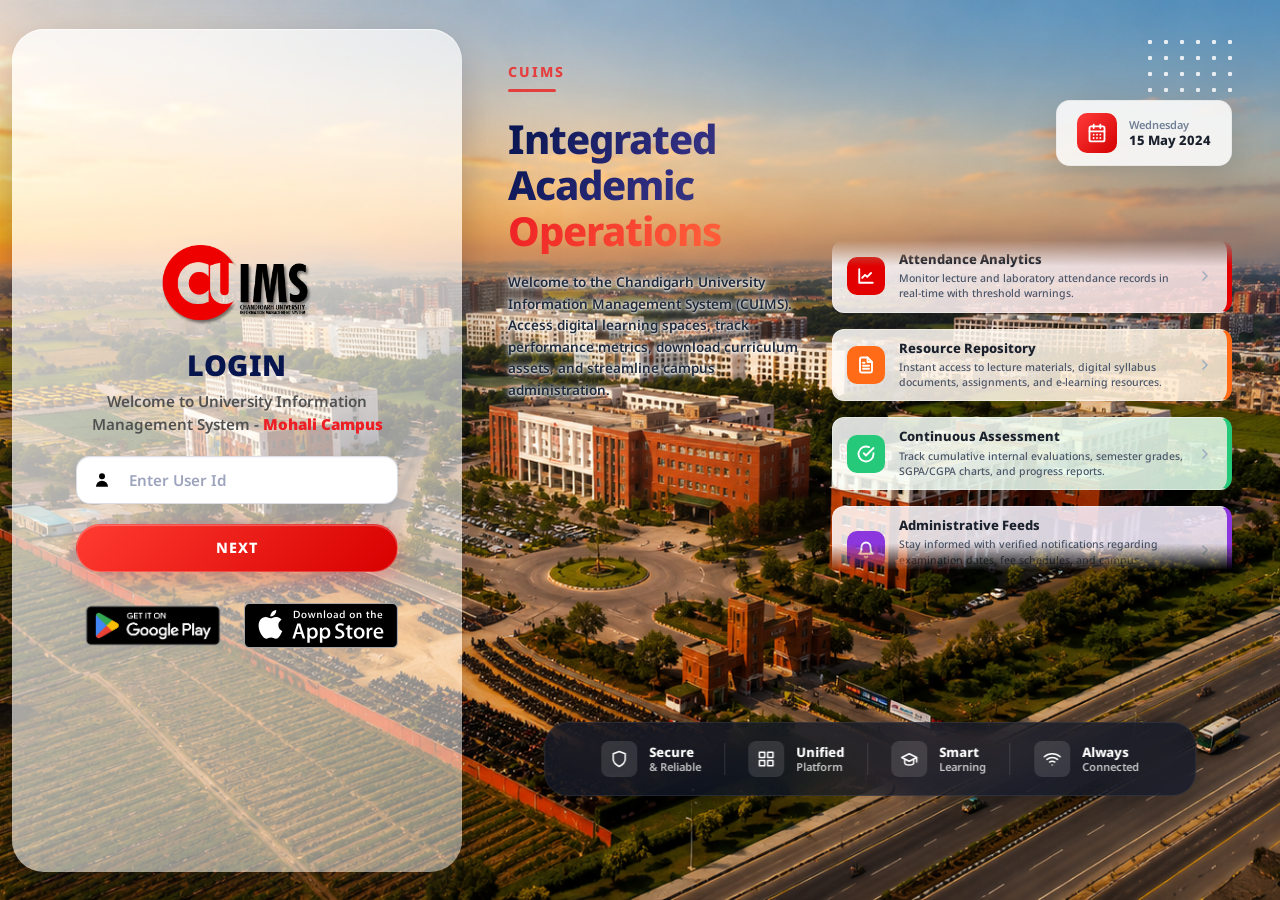
==== commit 69e5c0d8: "update card" ====
--- a/login.html
+++ b/login.html
@@ -105,83 +105,209 @@
             </div>
           </div>
 
-          <div class="feature-grid">
-            <!-- Attendance Analytics -->
-            <div class="feature-card">
-              <div class="feature-icon-wrapper">
-                <svg viewBox="0 0 24 24" fill="none" stroke="currentColor" stroke-width="2.5" stroke-linecap="round" stroke-linejoin="round" aria-hidden="true">
-                  <path d="M3 3v18h18"></path>
-                  <path d="M18.7 8l-5.1 5.2-2.8-2.7L7 14.3"></path>
-                </svg>
+          <div class="feature-grid-container">
+            <div class="feature-grid-scroll">
+              <div class="feature-group">
+                <!-- Attendance Analytics -->
+                <div class="feature-card">
+                  <div class="feature-icon-wrapper">
+                    <svg viewBox="0 0 24 24" fill="none" stroke="currentColor" stroke-width="2.5" stroke-linecap="round" stroke-linejoin="round" aria-hidden="true">
+                      <path d="M3 3v18h18"></path>
+                      <path d="M18.7 8l-5.1 5.2-2.8-2.7L7 14.3"></path>
+                    </svg>
+                  </div>
+                  <div class="feature-info">
+                    <h3>Attendance Analytics</h3>
+                    <p>Monitor lecture and laboratory attendance records in real-time with threshold warnings.</p>
+                  </div>
+                  <div class="feature-chevron">
+                    <svg viewBox="0 0 24 24" fill="none" stroke="currentColor" stroke-width="2.5" stroke-linecap="round" stroke-linejoin="round" aria-hidden="true">
+                      <polyline points="9 18 15 12 9 6"></polyline>
+                    </svg>
+                  </div>
+                </div>
+
+                <!-- Resource Repository -->
+                <div class="feature-card">
+                  <div class="feature-icon-wrapper">
+                    <svg viewBox="0 0 24 24" fill="none" stroke="currentColor" stroke-width="2.5" stroke-linecap="round" stroke-linejoin="round" aria-hidden="true">
+                      <path d="M14 2H6a2 2 0 0 0-2 2v16a2 2 0 0 0 2 2h12a2 2 0 0 0 2-2V8z"></path>
+                      <polyline points="14 2 14 8 20 8"></polyline>
+                      <line x1="16" y1="13" x2="8" y2="13"></line>
+                      <line x1="16" y1="17" x2="8" y2="17"></line>
+                      <polyline points="10 9 9 9 8 9"></polyline>
+                    </svg>
+                  </div>
+                  <div class="feature-info">
+                    <h3>Resource Repository</h3>
+                    <p>Instant access to lecture materials, digital syllabus documents, assignments, and e-learning resources.</p>
+                  </div>
+                  <div class="feature-chevron">
+                    <svg viewBox="0 0 24 24" fill="none" stroke="currentColor" stroke-width="2.5" stroke-linecap="round" stroke-linejoin="round" aria-hidden="true">
+                      <polyline points="9 18 15 12 9 6"></polyline>
+                    </svg>
+                  </div>
+                </div>
+
+                <!-- Continuous Assessment -->
+                <div class="feature-card">
+                  <div class="feature-icon-wrapper">
+                    <svg viewBox="0 0 24 24" fill="none" stroke="currentColor" stroke-width="2.5" stroke-linecap="round" stroke-linejoin="round" aria-hidden="true">
+                      <path d="M22 11.08V12a10 10 0 1 1-5.93-9.14"></path>
+                      <polyline points="22 4 12 14.01 9 11.01"></polyline>
+                    </svg>
+                  </div>
+                  <div class="feature-info">
+                    <h3>Continuous Assessment</h3>
+                    <p>Track cumulative internal evaluations, semester grades, SGPA/CGPA charts, and progress reports.</p>
+                  </div>
+                  <div class="feature-chevron">
+                    <svg viewBox="0 0 24 24" fill="none" stroke="currentColor" stroke-width="2.5" stroke-linecap="round" stroke-linejoin="round" aria-hidden="true">
+                      <polyline points="9 18 15 12 9 6"></polyline>
+                    </svg>
+                  </div>
+                </div>
+
+                <!-- Administrative Feeds -->
+                <div class="feature-card">
+                  <div class="feature-icon-wrapper">
+                    <svg viewBox="0 0 24 24" fill="none" stroke="currentColor" stroke-width="2.5" stroke-linecap="round" stroke-linejoin="round" aria-hidden="true">
+                      <path d="M18 8A6 6 0 0 0 6 8c0 7-3 9-3 9h18s-3-2-3-9"></path>
+                      <path d="M13.73 21a2 2 0 0 1-3.46 0"></path>
+                    </svg>
+                  </div>
+                  <div class="feature-info">
+                    <h3>Administrative Feeds</h3>
+                    <p>Stay informed with verified notifications regarding examination dates, fee schedules, and campus announcements.</p>
+                  </div>
+                  <div class="feature-chevron">
+                    <svg viewBox="0 0 24 24" fill="none" stroke="currentColor" stroke-width="2.5" stroke-linecap="round" stroke-linejoin="round" aria-hidden="true">
+                      <polyline points="9 18 15 12 9 6"></polyline>
+                    </svg>
+                  </div>
+                </div>
+
+                <!-- AI-based LMS for Student -->
+                <div class="feature-card">
+                  <div class="feature-icon-wrapper">
+                    <svg viewBox="0 0 24 24" fill="none" stroke="currentColor" stroke-width="2.5" stroke-linecap="round" stroke-linejoin="round" aria-hidden="true">
+                      <path d="m12 3-1.912 5.813a2 2 0 0 1-1.275 1.275L3 12l5.813 1.912a2 2 0 0 1 1.275 1.275L12 21l1.912-5.813a2 2 0 0 1 1.275-1.275L21 12l-5.813-1.912a2 2 0 0 1-1.275-1.275L12 3Z"/>
+                      <path d="m5 3 1 2.5L8.5 6 6 7 5 9.5 4 7 1.5 6 4 5.5z"/>
+                      <path d="m19 17 1 2.5 2.5.5-2.5 1-1 2.5-1-2.5-2.5-1 2.5-1z"/>
+                    </svg>
+                  </div>
+                  <div class="feature-info">
+                    <h3>AI-based LMS for Student</h3>
+                    <p>Interactive study planner, smart summarized notes, and personalized virtual assistance tools.</p>
+                  </div>
+                  <div class="feature-chevron">
+                    <svg viewBox="0 0 24 24" fill="none" stroke="currentColor" stroke-width="2.5" stroke-linecap="round" stroke-linejoin="round" aria-hidden="true">
+                      <polyline points="9 18 15 12 9 6"></polyline>
+                    </svg>
+                  </div>
+                </div>
               </div>
-              <div class="feature-info">
-                <h3>Attendance Analytics</h3>
-                <p>Monitor lecture and laboratory attendance records in real-time with threshold warnings.</p>
-              </div>
-              <div class="feature-chevron">
-                <svg viewBox="0 0 24 24" fill="none" stroke="currentColor" stroke-width="2.5" stroke-linecap="round" stroke-linejoin="round" aria-hidden="true">
-                  <polyline points="9 18 15 12 9 6"></polyline>
-                </svg>
-              </div>
-            </div>
-
-            <!-- Resource Repository -->
-            <div class="feature-card">
-              <div class="feature-icon-wrapper">
-                <svg viewBox="0 0 24 24" fill="none" stroke="currentColor" stroke-width="2.5" stroke-linecap="round" stroke-linejoin="round" aria-hidden="true">
-                  <path d="M14 2H6a2 2 0 0 0-2 2v16a2 2 0 0 0 2 2h12a2 2 0 0 0 2-2V8z"></path>
-                  <polyline points="14 2 14 8 20 8"></polyline>
-                  <line x1="16" y1="13" x2="8" y2="13"></line>
-                  <line x1="16" y1="17" x2="8" y2="17"></line>
-                  <polyline points="10 9 9 9 8 9"></polyline>
-                </svg>
-              </div>
-              <div class="feature-info">
-                <h3>Resource Repository</h3>
-                <p>Instant access to lecture materials, digital syllabus documents, assignments, and e-learning resources.</p>
-              </div>
-              <div class="feature-chevron">
-                <svg viewBox="0 0 24 24" fill="none" stroke="currentColor" stroke-width="2.5" stroke-linecap="round" stroke-linejoin="round" aria-hidden="true">
-                  <polyline points="9 18 15 12 9 6"></polyline>
-                </svg>
-              </div>
-            </div>
-
-            <!-- Continuous Assessment -->
-            <div class="feature-card">
-              <div class="feature-icon-wrapper">
-                <svg viewBox="0 0 24 24" fill="none" stroke="currentColor" stroke-width="2.5" stroke-linecap="round" stroke-linejoin="round" aria-hidden="true">
-                  <path d="M22 11.08V12a10 10 0 1 1-5.93-9.14"></path>
-                  <polyline points="22 4 12 14.01 9 11.01"></polyline>
-                </svg>
-              </div>
-              <div class="feature-info">
-                <h3>Continuous Assessment</h3>
-                <p>Track cumulative internal evaluations, semester grades, SGPA/CGPA charts, and progress reports.</p>
-              </div>
-              <div class="feature-chevron">
-                <svg viewBox="0 0 24 24" fill="none" stroke="currentColor" stroke-width="2.5" stroke-linecap="round" stroke-linejoin="round" aria-hidden="true">
-                  <polyline points="9 18 15 12 9 6"></polyline>
-                </svg>
-              </div>
-            </div>
-
-            <!-- Administrative Feeds -->
-            <div class="feature-card">
-              <div class="feature-icon-wrapper">
-                <svg viewBox="0 0 24 24" fill="none" stroke="currentColor" stroke-width="2.5" stroke-linecap="round" stroke-linejoin="round" aria-hidden="true">
-                  <path d="M18 8A6 6 0 0 0 6 8c0 7-3 9-3 9h18s-3-2-3-9"></path>
-                  <path d="M13.73 21a2 2 0 0 1-3.46 0"></path>
-                </svg>
-              </div>
-              <div class="feature-info">
-                <h3>Administrative Feeds</h3>
-                <p>Stay informed with verified notifications regarding examination dates, fee schedules, and campus announcements.</p>
-              </div>
-              <div class="feature-chevron">
-                <svg viewBox="0 0 24 24" fill="none" stroke="currentColor" stroke-width="2.5" stroke-linecap="round" stroke-linejoin="round" aria-hidden="true">
-                  <polyline points="9 18 15 12 9 6"></polyline>
-                </svg>
+
+              <!-- Duplicate group for seamless infinite scrolling loop -->
+              <div class="feature-group" aria-hidden="true">
+                <!-- Attendance Analytics -->
+                <div class="feature-card">
+                  <div class="feature-icon-wrapper">
+                    <svg viewBox="0 0 24 24" fill="none" stroke="currentColor" stroke-width="2.5" stroke-linecap="round" stroke-linejoin="round" aria-hidden="true">
+                      <path d="M3 3v18h18"></path>
+                      <path d="M18.7 8l-5.1 5.2-2.8-2.7L7 14.3"></path>
+                    </svg>
+                  </div>
+                  <div class="feature-info">
+                    <h3>Attendance Analytics</h3>
+                    <p>Monitor lecture and laboratory attendance records in real-time with threshold warnings.</p>
+                  </div>
+                  <div class="feature-chevron">
+                    <svg viewBox="0 0 24 24" fill="none" stroke="currentColor" stroke-width="2.5" stroke-linecap="round" stroke-linejoin="round" aria-hidden="true">
+                      <polyline points="9 18 15 12 9 6"></polyline>
+                    </svg>
+                  </div>
+                </div>
+
+                <!-- Resource Repository -->
+                <div class="feature-card">
+                  <div class="feature-icon-wrapper">
+                    <svg viewBox="0 0 24 24" fill="none" stroke="currentColor" stroke-width="2.5" stroke-linecap="round" stroke-linejoin="round" aria-hidden="true">
+                      <path d="M14 2H6a2 2 0 0 0-2 2v16a2 2 0 0 0 2 2h12a2 2 0 0 0 2-2V8z"></path>
+                      <polyline points="14 2 14 8 20 8"></polyline>
+                      <line x1="16" y1="13" x2="8" y2="13"></line>
+                      <line x1="16" y1="17" x2="8" y2="17"></line>
+                      <polyline points="10 9 9 9 8 9"></polyline>
+                    </svg>
+                  </div>
+                  <div class="feature-info">
+                    <h3>Resource Repository</h3>
+                    <p>Instant access to lecture materials, digital syllabus documents, assignments, and e-learning resources.</p>
+                  </div>
+                  <div class="feature-chevron">
+                    <svg viewBox="0 0 24 24" fill="none" stroke="currentColor" stroke-width="2.5" stroke-linecap="round" stroke-linejoin="round" aria-hidden="true">
+                      <polyline points="9 18 15 12 9 6"></polyline>
+                    </svg>
+                  </div>
+                </div>
+
+                <!-- Continuous Assessment -->
+                <div class="feature-card">
+                  <div class="feature-icon-wrapper">
+                    <svg viewBox="0 0 24 24" fill="none" stroke="currentColor" stroke-width="2.5" stroke-linecap="round" stroke-linejoin="round" aria-hidden="true">
+                      <path d="M22 11.08V12a10 10 0 1 1-5.93-9.14"></path>
+                      <polyline points="22 4 12 14.01 9 11.01"></polyline>
+                    </svg>
+                  </div>
+                  <div class="feature-info">
+                    <h3>Continuous Assessment</h3>
+                    <p>Track cumulative internal evaluations, semester grades, SGPA/CGPA charts, and progress reports.</p>
+                  </div>
+                  <div class="feature-chevron">
+                    <svg viewBox="0 0 24 24" fill="none" stroke="currentColor" stroke-width="2.5" stroke-linecap="round" stroke-linejoin="round" aria-hidden="true">
+                      <polyline points="9 18 15 12 9 6"></polyline>
+                    </svg>
+                  </div>
+                </div>
+
+                <!-- Administrative Feeds -->
+                <div class="feature-card">
+                  <div class="feature-icon-wrapper">
+                    <svg viewBox="0 0 24 24" fill="none" stroke="currentColor" stroke-width="2.5" stroke-linecap="round" stroke-linejoin="round" aria-hidden="true">
+                      <path d="M18 8A6 6 0 0 0 6 8c0 7-3 9-3 9h18s-3-2-3-9"></path>
+                      <path d="M13.73 21a2 2 0 0 1-3.46 0"></path>
+                    </svg>
+                  </div>
+                  <div class="feature-info">
+                    <h3>Administrative Feeds</h3>
+                    <p>Stay informed with verified notifications regarding examination dates, fee schedules, and campus announcements.</p>
+                  </div>
+                  <div class="feature-chevron">
+                    <svg viewBox="0 0 24 24" fill="none" stroke="currentColor" stroke-width="2.5" stroke-linecap="round" stroke-linejoin="round" aria-hidden="true">
+                      <polyline points="9 18 15 12 9 6"></polyline>
+                    </svg>
+                  </div>
+                </div>
+
+                <!-- AI-based LMS for Student -->
+                <div class="feature-card">
+                  <div class="feature-icon-wrapper">
+                    <svg viewBox="0 0 24 24" fill="none" stroke="currentColor" stroke-width="2.5" stroke-linecap="round" stroke-linejoin="round" aria-hidden="true">
+                      <path d="m12 3-1.912 5.813a2 2 0 0 1-1.275 1.275L3 12l5.813 1.912a2 2 0 0 1 1.275 1.275L12 21l1.912-5.813a2 2 0 0 1 1.275-1.275L21 12l-5.813-1.912a2 2 0 0 1-1.275-1.275L12 3Z"/>
+                      <path d="m5 3 1 2.5L8.5 6 6 7 5 9.5 4 7 1.5 6 4 5.5z"/>
+                      <path d="m19 17 1 2.5 2.5.5-2.5 1-1 2.5-1-2.5-2.5-1 2.5-1z"/>
+                    </svg>
+                  </div>
+                  <div class="feature-info">
+                    <h3>AI-based LMS for Student</h3>
+                    <p>Interactive study planner, smart summarized notes, and personalized virtual assistance tools.</p>
+                  </div>
+                  <div class="feature-chevron">
+                    <svg viewBox="0 0 24 24" fill="none" stroke="currentColor" stroke-width="2.5" stroke-linecap="round" stroke-linejoin="round" aria-hidden="true">
+                      <polyline points="9 18 15 12 9 6"></polyline>
+                    </svg>
+                  </div>
+                </div>
               </div>
             </div>
           </div>
--- a/assets/css/auth.css
+++ b/assets/css/auth.css
@@ -49,17 +49,17 @@
   height: calc(95vh - 12px);
   min-height: 600px;
   /* margin-left: 24px; */
-  border: 1px solid rgba(255, 255, 255, 0.35);
+  /* border: 1px solid rgba(255, 255, 255, 0.55); */
   border-radius: 32px;
   background: linear-gradient(135deg,
-      rgba(255, 255, 255, 0.45) 0%,
-      rgba(255, 255, 255, 0.22) 100%);
+      rgba(255, 255, 255, 0.78) 0%,
+      rgba(255, 255, 255, 0.48) 100%);
   box-shadow:
     0 40px 100px rgba(0, 0, 0, 0.22),
     0 15px 35px rgba(7, 21, 79, 0.15),
-    inset 0 1px 1px rgba(255, 255, 255, 0.45);
-  backdrop-filter: blur(36px);
-  -webkit-backdrop-filter: blur(36px);
+    inset 0 1px 1px rgba(255, 255, 255, 0.65);
+  /* backdrop-filter: blur(20px);
+  -webkit-backdrop-filter: blur(20px); */
   transform: translate3d(0, 0, 0);
   will-change: backdrop-filter;
 }
@@ -338,15 +338,15 @@
     height: clamp(410px, calc(100dvh - 430px), 460px);
     max-height: 460px;
     min-height: 0;
-    border: 1px solid rgba(255, 255, 255, 0.35);
+    border: 1px solid rgba(255, 255, 255, 0.55);
     border-radius: 32px;
     background: linear-gradient(135deg,
-        rgba(255, 255, 255, 0.62) 0%,
-        rgba(255, 255, 255, 0.34) 100%);
+        rgba(255, 255, 255, 0.85) 0%,
+        rgba(255, 255, 255, 0.55) 100%);
     box-shadow:
       0 34px 82px rgba(0, 0, 0, 0.18),
       0 12px 30px rgba(7, 21, 79, 0.12),
-      inset 0 1px 1px rgba(255, 255, 255, 0.56);
+      inset 0 1px 1px rgba(255, 255, 255, 0.75);
     backdrop-filter: blur(36px);
     -webkit-backdrop-filter: blur(36px);
   }
@@ -579,10 +579,15 @@
   z-index: 2;
   width: 100%;
   min-height: calc(100vh - 140px);
+  display: flex;
+  justify-content: space-between;
+  align-items: flex-start;
+  gap: 40px;
 }
 
 .info-left-col {
-  width: 54%;
+  flex: 1;
+  max-width: 520px;
 }
 
 .cuims-badge {
@@ -650,9 +655,12 @@
   font-size: 14px;
   line-height: 1.6;
   color: #1e293b;
-  font-weight: 500;
+  font-weight: 600;
   margin-bottom: 0;
-  text-shadow: 0 1px 2px rgba(255, 255, 255, 0.45);
+  text-shadow:
+    0 0 10px rgba(255, 255, 255, 0.95),
+    0 0 5px rgba(255, 255, 255, 0.95),
+    0 1px 2px rgba(255, 255, 255, 0.9);
   animation: textSlideUp 0.8s cubic-bezier(0.22, 1, 0.36, 1) both;
   animation-delay: 0.6s;
 }
@@ -662,7 +670,9 @@
 }
 
 .info-right-col {
-  position: static;
+  position: relative;
+  width: 440px;
+  min-height: 600px;
   pointer-events: auto;
 }
 
@@ -717,44 +727,68 @@
   font-weight: 800;
 }
 
-.feature-grid {
+.feature-grid-container {
   position: absolute;
   right: 0;
   top: 200px;
   z-index: 3;
-  width: 440px;
+  width: 410px;
+  height: 360px;
+  overflow: hidden;
+  -webkit-mask-image: linear-gradient(to bottom, transparent 0%, black 8%, black 92%, transparent 100%);
+  mask-image: linear-gradient(to bottom, transparent 0%, black 8%, black 92%, transparent 100%);
+  pointer-events: auto;
+}
+
+.feature-grid-scroll {
   display: flex;
   flex-direction: column;
-  gap: 14px;
-  max-width: none;
+  gap: var(--feature-gap, 16px);
+  animation: marquee-vertical 22s linear infinite;
+}
+
+.feature-grid-container:hover .feature-grid-scroll {
+  animation-play-state: paused;
+}
+
+.feature-group {
+  display: flex;
+  flex-direction: column;
+  gap: var(--feature-gap, 16px);
 }
 
 .feature-card {
   display: flex;
   align-items: center;
-  gap: 16px;
+  gap: 14px;
   min-height: 0;
-  padding: 14px 18px;
-  border-radius: 14px;
+  padding: 10px 14px;
+  border-radius: 12px;
   background: rgba(255, 255, 255, 0.82);
   backdrop-filter: blur(20px);
   -webkit-backdrop-filter: blur(20px);
-  box-shadow: 0 12px 36px rgba(0, 0, 0, 0.12);
+  box-shadow: 0 10px 30px rgba(0, 0, 0, 0.1);
   border: 1px solid rgba(255, 255, 255, 0.4);
   cursor: pointer;
-  transition: transform 0.25s cubic-bezier(0.2, 0.8, 0.2, 1), box-shadow 0.25s ease;
+  transition: transform 0.3s cubic-bezier(0.34, 1.56, 0.64, 1), box-shadow 0.3s cubic-bezier(0.25, 0.8, 0.25, 1), background 0.4s ease, box-shadow 0.4s ease;
 }
 
 .feature-card:hover {
-  transform: translateY(-2px);
-  box-shadow: 0 16px 44px rgba(0, 0, 0, 0.18);
+  transform: translateY(-3px) scale(1.025);
+  box-shadow: 0 16px 40px rgba(0, 0, 0, 0.15);
+}
+
+.feature-card:active {
+  transform: translateY(-1px) scale(0.98);
+  box-shadow: 0 6px 16px rgba(0, 0, 0, 0.08);
+  transition: transform 0.1s ease, box-shadow 0.1s ease;
 }
 
 .feature-icon-wrapper {
-  width: 44px;
-  height: 44px;
-  flex: 0 0 44px;
-  border-radius: 12px;
+  width: 38px;
+  height: 38px;
+  flex: 0 0 38px;
+  border-radius: 10px;
   display: grid;
   place-items: center;
   color: #fff;
@@ -762,48 +796,99 @@
 }
 
 .feature-icon-wrapper svg {
-  width: 20px;
-  height: 20px;
+  width: 18px;
+  height: 18px;
 }
 
 .feature-card:nth-child(1) {
   border-right: 5px solid #e30000;
+  background: linear-gradient(135deg, rgba(255, 255, 255, 0.85) 0%, rgba(254, 226, 226, 0.88) 50%, rgba(255, 242, 242, 0.85) 100%);
+  background-size: 200% 200%;
+  animation: cardGradient 6s ease-in-out infinite;
 }
 .feature-card:nth-child(1) .feature-icon-wrapper {
   background: #e30000;
 }
+.feature-card:nth-child(1):hover {
+  background: linear-gradient(135deg, rgba(255, 240, 240, 0.92) 0%, rgba(254, 219, 219, 0.95) 50%, rgba(255, 230, 230, 0.92) 100%);
+  background-size: 200% 200%;
+  box-shadow: 0 16px 40px rgba(227, 0, 0, 0.12);
+}
 
 .feature-card:nth-child(2) {
   border-right: 5px solid #ff6b16;
+  background: linear-gradient(135deg, rgba(255, 255, 255, 0.85) 0%, rgba(255, 237, 213, 0.88) 50%, rgba(255, 248, 240, 0.85) 100%);
+  background-size: 200% 200%;
+  animation: cardGradient 6s ease-in-out infinite;
+  animation-delay: 1.5s;
 }
 .feature-card:nth-child(2) .feature-icon-wrapper {
   background: #ff6b16;
 }
+.feature-card:nth-child(2):hover {
+  background: linear-gradient(135deg, rgba(255, 248, 240, 0.92) 0%, rgba(254, 225, 190, 0.95) 50%, rgba(255, 242, 225, 0.92) 100%);
+  background-size: 200% 200%;
+  box-shadow: 0 16px 40px rgba(255, 107, 22, 0.12);
+}
 
 .feature-card:nth-child(3) {
   border-right: 5px solid #25c979;
+  background: linear-gradient(135deg, rgba(255, 255, 255, 0.85) 0%, rgba(220, 252, 231, 0.88) 50%, rgba(240, 253, 244, 0.85) 100%);
+  background-size: 200% 200%;
+  animation: cardGradient 6s ease-in-out infinite;
+  animation-delay: 3s;
 }
 .feature-card:nth-child(3) .feature-icon-wrapper {
   background: #25c979;
 }
+.feature-card:nth-child(3):hover {
+  background: linear-gradient(135deg, rgba(240, 253, 244, 0.92) 0%, rgba(198, 250, 215, 0.95) 50%, rgba(230, 252, 238, 0.92) 100%);
+  background-size: 200% 200%;
+  box-shadow: 0 16px 40px rgba(37, 201, 121, 0.12);
+}
 
 .feature-card:nth-child(4) {
   border-right: 5px solid #8b37dd;
+  background: linear-gradient(135deg, rgba(255, 255, 255, 0.85) 0%, rgba(243, 232, 255, 0.88) 50%, rgba(250, 242, 255, 0.85) 100%);
+  background-size: 200% 200%;
+  animation: cardGradient 6s ease-in-out infinite;
+  animation-delay: 4.5s;
 }
 .feature-card:nth-child(4) .feature-icon-wrapper {
   background: #8b37dd;
+}
+.feature-card:nth-child(4):hover {
+  background: linear-gradient(135deg, rgba(250, 242, 255, 0.92) 0%, rgba(233, 213, 252, 0.95) 50%, rgba(243, 225, 255, 0.92) 100%);
+  background-size: 200% 200%;
+  box-shadow: 0 16px 40px rgba(139, 55, 221, 0.12);
+}
+
+.feature-card:nth-child(5) {
+  border-right: 5px solid #0066cc;
+  background: linear-gradient(135deg, rgba(255, 255, 255, 0.85) 0%, rgba(219, 234, 254, 0.88) 50%, rgba(239, 246, 255, 0.85) 100%);
+  background-size: 200% 200%;
+  animation: cardGradient 6s ease-in-out infinite;
+  animation-delay: 6s;
+}
+.feature-card:nth-child(5) .feature-icon-wrapper {
+  background: #0066cc;
+}
+.feature-card:nth-child(5):hover {
+  background: linear-gradient(135deg, rgba(239, 246, 255, 0.92) 0%, rgba(191, 219, 254, 0.95) 50%, rgba(219, 234, 254, 0.92) 100%);
+  background-size: 200% 200%;
+  box-shadow: 0 16px 40px rgba(0, 102, 204, 0.12);
 }
 
 .feature-info {
   display: flex;
   flex-direction: column;
-  gap: 3px;
+  gap: 2px;
   text-align: left;
 }
 
 .feature-info h3 {
-  margin: 0 0 4px;
-  font-size: 14.5px;
+  margin: 0 0 2px;
+  font-size: 13px;
   font-weight: 800;
   color: #1a202c;
   line-height: 1.25;
@@ -811,7 +896,7 @@
 
 .feature-info p {
   margin: 0;
-  font-size: 11.5px;
+  font-size: 10.5px;
   line-height: 1.45;
   color: #4a5568;
   font-weight: 500;
@@ -830,8 +915,8 @@
 }
 
 .feature-chevron svg {
-  width: 18px;
-  height: 18px;
+  width: 16px;
+  height: 16px;
 }
 
 .bottom-glass-bar {
@@ -942,6 +1027,52 @@
   }
 }
 
+@keyframes cardGradient {
+  0% {
+    background-position: 0% 50%;
+  }
+  50% {
+    background-position: 100% 50%;
+  }
+  100% {
+    background-position: 0% 50%;
+  }
+}
+
+@keyframes marquee-vertical {
+  0% {
+    transform: translateY(0);
+  }
+  100% {
+    transform: translateY(calc(-50% - (var(--feature-gap, 16px) / 2)));
+  }
+}
+
+@media (max-width: 1440px) and (min-width: 1121px) {
+  .auth-info-panel {
+    inset: 0 0 0 460px;
+    padding: 60px 48px;
+  }
+  .info-container {
+    gap: 24px;
+  }
+  .info-right-col {
+    width: 400px;
+  }
+  .feature-grid-container {
+    width: 400px;
+    top: 180px;
+    height: 330px;
+  }
+  .info-title {
+    font-size: 40px;
+  }
+  .info-description {
+    font-size: 13.5px;
+    max-width: 380px;
+  }
+}
+
 @media (max-width: 1120px) {
   .auth-info-panel {
     inset: 0 0 0 450px;
@@ -949,7 +1080,13 @@
   }
 
   .info-left-col {
-    width: 54%;
+    width: auto;
+    flex: 1;
+  }
+
+  .info-right-col {
+    width: 370px;
+    min-height: 520px;
   }
 
   .info-title {
@@ -985,10 +1122,14 @@
     font-size: 12px;
   }
 
-  .feature-grid {
+  .feature-grid-container {
     top: 170px;
     width: 370px;
-    gap: 10px;
+    height: 310px;
+  }
+
+  .feature-grid-scroll {
+    --feature-gap: 12px;
   }
 
   .feature-card {
@@ -1121,8 +1262,9 @@
     line-height: 1.45;
     text-align: center;
     text-shadow:
-      0 1px 0 rgba(255, 255, 255, 0.6),
-      0 8px 18px rgba(0, 0, 0, 0.2);
+      0 0 10px rgba(255, 255, 255, 0.95),
+      0 0 5px rgba(255, 255, 255, 0.95),
+      0 1px 2px rgba(255, 255, 255, 0.9);
     animation: textSlideUp 0.8s cubic-bezier(0.22, 1, 0.36, 1) both;
     animation-delay: 0.2s;
   }
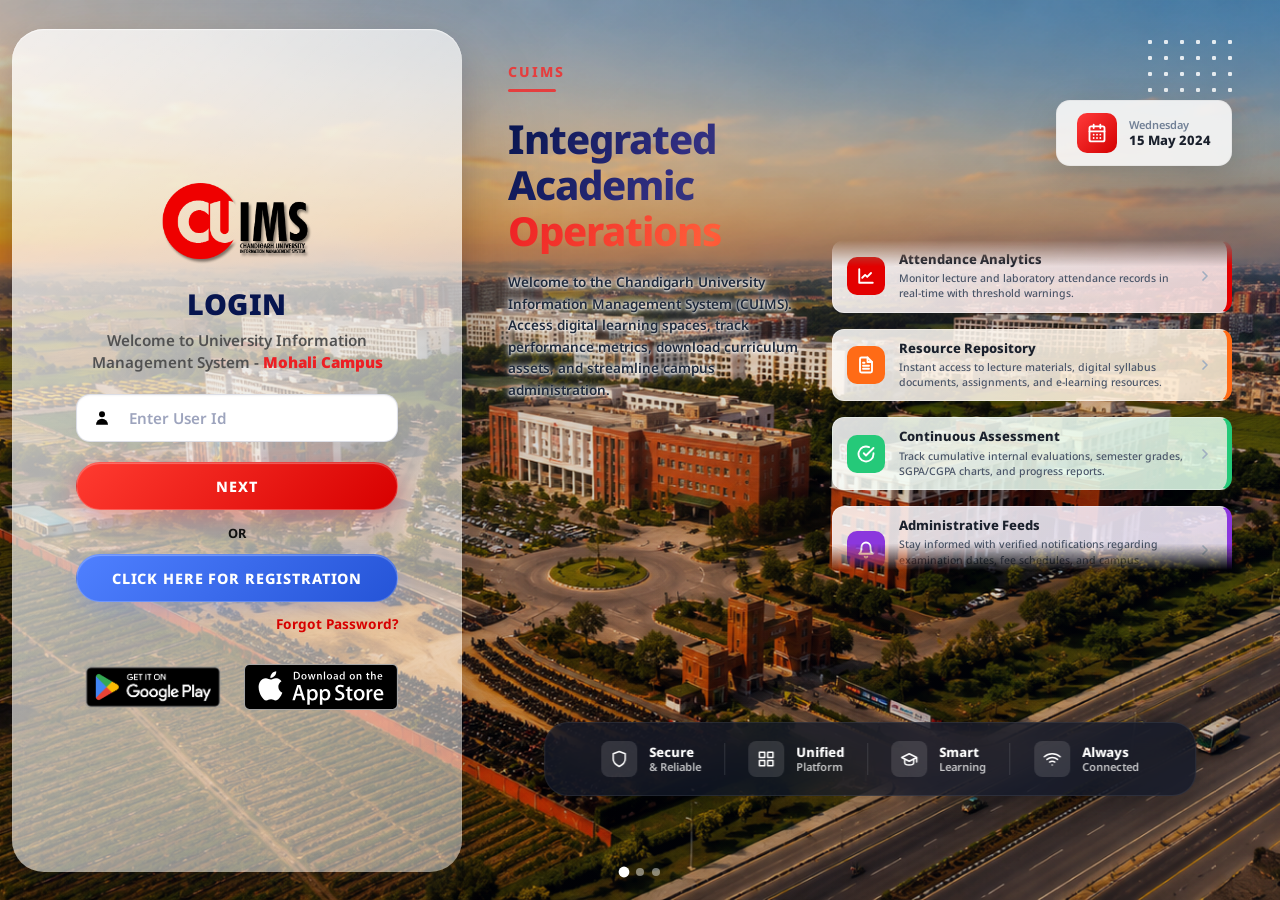
==== commit 43ca3f11: "upload" ====
--- a/login.html
+++ b/login.html
@@ -13,6 +13,20 @@
 </head>
 
 <body>
+  <!-- Background Slideshow -->
+  <div class="bg-slideshow" id="bg-slideshow">
+    <div class="bg-slide" data-index="0"></div>
+    <div class="bg-slide" data-index="1"></div>
+    <div class="bg-slide" data-index="2"></div>
+  </div>
+
+  <!-- Dot Indicators -->
+  <div class="bg-dots" id="bg-dots">
+    <span class="bg-dot active" data-dot="0"></span>
+    <span class="bg-dot" data-dot="1"></span>
+    <span class="bg-dot" data-dot="2"></span>
+  </div>
+
   <main class="auth-page">
     <section class="auth-shell" aria-label="CUIMS authentication">
       <section class="auth-card">
@@ -45,7 +59,7 @@
 
           <button class="auth-submit" type="submit">Next</button>
 
-          <div class="auth-second-actions" hidden>
+          <div class="auth-second-actions">
             <span>OR</span>
             <a class="registration-button" href="#">Click Here For Registration</a>
             <a class="forgot-link" href="#">Forgot Password?</a>
--- a/assets/css/auth.css
+++ b/assets/css/auth.css
@@ -15,8 +15,150 @@
   min-height: 100dvh;
   margin: 0;
   color: var(--auth-ink);
+  /* Instant fallback — first image shows before JS kicks in */
+  background: url("../images/uni.png") center 25% / cover no-repeat fixed;
+  overflow: hidden;
+}
+
+/* ═══════════════════════════════════════
+   Background Image Slideshow
+═══════════════════════════════════════ */
+.bg-slideshow {
+  position: fixed;
+  inset: 0;
+  z-index: 0;
+  overflow: hidden;
+}
+
+.bg-slide {
+  position: absolute;
+  inset: 0;
+  background-size: cover;
+  background-position: center 25%;
+  background-repeat: no-repeat;
+  opacity: 0;
+  transition: opacity 1.2s ease-in-out;
+  /* No CSS animation — JS fully controls opacity */
+}
+
+/* First slide visible by default BEFORE JS runs — eliminates blue flash */
+.bg-slide:nth-child(1) {
+  background-image: url("../images/uni.png");
+  opacity: 1;
+  z-index: 1;
+}
+
+.bg-slide:nth-child(2) {
+  background-image: url("../images/uni2.png");
+}
+
+.bg-slide:nth-child(3) {
+  background-image: url("../images/un3.png");
+}
+
+
+/* ══════════════════════════════════════════════════
+   Ken Burns — 3 unique cinematic movements per slide
+══════════════════════════════════════════════════ */
+
+/* Slide 1: Zoom in + drift right */
+@keyframes kb1 {
+  0%   { transform: scale(1.0)  translate(0%,    0%); }
+  100% { transform: scale(1.18) translate(-2.5%, -1%); }
+}
+
+/* Slide 2: Zoom out + drift left */
+@keyframes kb2 {
+  0%   { transform: scale(1.18) translate(2.5%,  1%); }
+  100% { transform: scale(1.0)  translate(0%,    0%); }
+}
+
+/* Slide 3: Slow pull-up zoom */
+@keyframes kb3 {
+  0%   { transform: scale(1.0)  translate(0%,  1.5%); }
+  100% { transform: scale(1.15) translate(1.5%, -1%); }
+}
+
+.bg-slide {
+  position: absolute;
+  inset: 0;
+  background-size: cover;
+  background-position: center 25%;
+  background-repeat: no-repeat;
+  opacity: 0;
+  /* Slower, silkier crossfade */
+  transition: opacity 1.6s cubic-bezier(0.4, 0, 0.2, 1);
+  transform-origin: center center;
+  will-change: transform, opacity;
+}
+
+/* Each slide gets its own KB direction when .kb-active is added by JS */
+.bg-slide:nth-child(1).kb-active { animation: kb1 8s ease-in-out forwards; }
+.bg-slide:nth-child(2).kb-active { animation: kb2 8s ease-in-out forwards; }
+.bg-slide:nth-child(3).kb-active { animation: kb3 8s ease-in-out forwards; }
+
+/* ─── Cinematic Overlay ─── */
+/* Rich vignette + subtle dark tint for depth and readability */
+.bg-slideshow::after {
+  content: "";
+  position: absolute;
+  inset: 0;
   background:
-    url("../images/uni.png") center 25% / cover fixed;
+    radial-gradient(ellipse at 70% 50%, transparent 30%, rgba(0,0,0,0.45) 100%),
+    linear-gradient(to bottom, rgba(0,0,0,0.12) 0%, rgba(7,21,79,0.08) 60%, rgba(0,0,0,0.35) 100%);
+  z-index: 2;
+  pointer-events: none;
+}
+
+/* Ken Burns slow zoom — applied by JS when slide becomes active */
+@keyframes kenBurns {
+  0%   { transform: scale(1)    translateX(0%)   translateY(0%); }
+  50%  { transform: scale(1.08) translateX(-1%)  translateY(-0.5%); }
+  100% { transform: scale(1.12) translateX(1%)   translateY(0.5%); }
+}
+
+.bg-slide.kb-active {
+  animation: kenBurns 7s ease-in-out forwards;
+  transform-origin: center center;
+}
+
+/* Subtle dark overlay for readability */
+.bg-slideshow::after {
+  content: "";
+  position: absolute;
+  inset: 0;
+  background: linear-gradient(
+    135deg,
+    rgba(0, 0, 0, 0.18) 0%,
+    rgba(7, 21, 79, 0.10) 100%
+  );
+  z-index: 2;
+  pointer-events: none;
+}
+
+/* Slide indicator dots */
+.bg-dots {
+  position: fixed;
+  bottom: 24px;
+  left: 50%;
+  transform: translateX(-50%);
+  display: flex;
+  gap: 8px;
+  z-index: 10;
+  pointer-events: none;
+}
+
+.bg-dot {
+  width: 8px;
+  height: 8px;
+  border-radius: 50%;
+  background: rgba(255, 255, 255, 0.45);
+  transition: background 0.4s ease, transform 0.4s ease;
+}
+
+.bg-dot.active {
+  background: #ffffff;
+  transform: scale(1.35);
 }
 
 button,
@@ -42,6 +184,7 @@
   align-items: center;
   justify-items: start;
   position: relative;
+  z-index: 1;
 }
 
 .auth-shell {
@@ -84,6 +227,7 @@
   width: 150px;
   max-width: 56%;
 }
+
 
 .auth-heading {
   text-align: center;
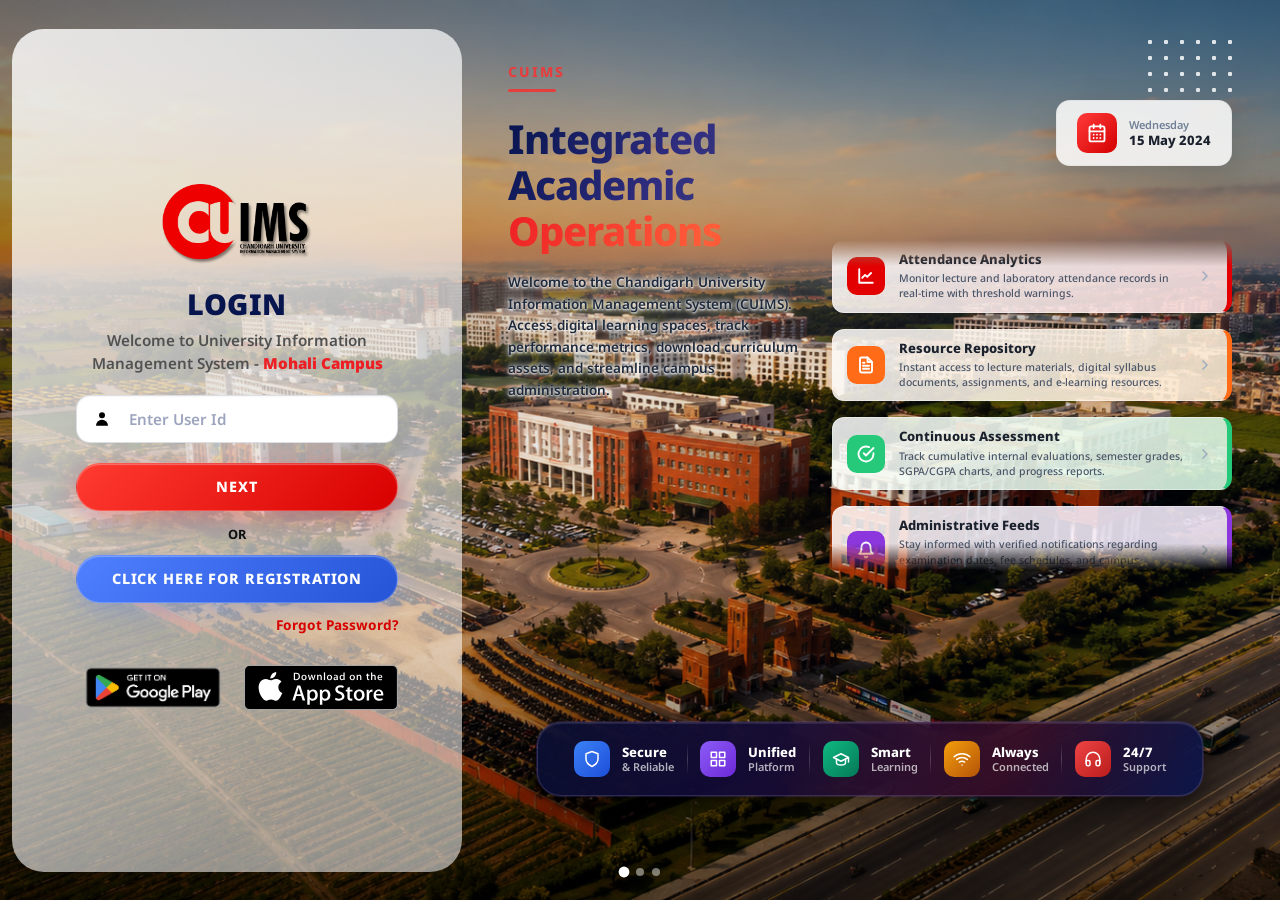
==== commit cf8c8a27: "chanhges" ====
--- a/login.html
+++ b/login.html
@@ -383,6 +383,20 @@
               <span>Connected</span>
             </div>
           </div>
+          <div class="glass-divider"></div>
+          <div class="glass-item">
+            <div class="glass-icon-wrapper">
+              <svg viewBox="0 0 24 24" fill="none" stroke="currentColor" stroke-width="2" stroke-linecap="round" stroke-linejoin="round" aria-hidden="true">
+                <path d="M3 18v-6a9 9 0 0 1 18 0v6"/>
+                <path d="M21 19a2 2 0 0 1-2 2h-1a2 2 0 0 1-2-2v-3a2 2 0 0 1 2-2h3z"/>
+                <path d="M3 19a2 2 0 0 0 2 2h1a2 2 0 0 0 2-2v-3a2 2 0 0 0-2-2H3z"/>
+              </svg>
+            </div>
+            <div class="glass-text">
+              <strong>24/7</strong>
+              <span>Support</span>
+            </div>
+          </div>
         </div>
       </div>
     </section>
--- a/assets/css/auth.css
+++ b/assets/css/auth.css
@@ -30,17 +30,6 @@
   overflow: hidden;
 }
 
-.bg-slide {
-  position: absolute;
-  inset: 0;
-  background-size: cover;
-  background-position: center 25%;
-  background-repeat: no-repeat;
-  opacity: 0;
-  transition: opacity 1.2s ease-in-out;
-  /* No CSS animation — JS fully controls opacity */
-}
-
 /* First slide visible by default BEFORE JS runs — eliminates blue flash */
 .bg-slide:nth-child(1) {
   background-image: url("../images/uni.png");
@@ -53,7 +42,7 @@
 }
 
 .bg-slide:nth-child(3) {
-  background-image: url("../images/un3.png");
+  background-image: url("../images/uni12.png");
 }
 
 
@@ -63,20 +52,35 @@
 
 /* Slide 1: Zoom in + drift right */
 @keyframes kb1 {
-  0%   { transform: scale(1.0)  translate(0%,    0%); }
-  100% { transform: scale(1.18) translate(-2.5%, -1%); }
+  0% {
+    transform: scale(1.0) translate(0%, 0%);
+  }
+
+  100% {
+    transform: scale(1.18) translate(-2.5%, -1%);
+  }
 }
 
 /* Slide 2: Zoom out + drift left */
 @keyframes kb2 {
-  0%   { transform: scale(1.18) translate(2.5%,  1%); }
-  100% { transform: scale(1.0)  translate(0%,    0%); }
+  0% {
+    transform: scale(1.18) translate(2.5%, 1%);
+  }
+
+  100% {
+    transform: scale(1.0) translate(0%, 0%);
+  }
 }
 
 /* Slide 3: Slow pull-up zoom */
 @keyframes kb3 {
-  0%   { transform: scale(1.0)  translate(0%,  1.5%); }
-  100% { transform: scale(1.15) translate(1.5%, -1%); }
+  0% {
+    transform: scale(1.0) translate(0%, 1.5%);
+  }
+
+  100% {
+    transform: scale(1.15) translate(1.5%, -1%);
+  }
 }
 
 .bg-slide {
@@ -90,12 +94,21 @@
   transition: opacity 1.6s cubic-bezier(0.4, 0, 0.2, 1);
   transform-origin: center center;
   will-change: transform, opacity;
+  z-index: 0;
 }
 
 /* Each slide gets its own KB direction when .kb-active is added by JS */
-.bg-slide:nth-child(1).kb-active { animation: kb1 8s ease-in-out forwards; }
-.bg-slide:nth-child(2).kb-active { animation: kb2 8s ease-in-out forwards; }
-.bg-slide:nth-child(3).kb-active { animation: kb3 8s ease-in-out forwards; }
+.bg-slide:nth-child(1).kb-active {
+  animation: kb1 8s ease-in-out forwards;
+}
+
+.bg-slide:nth-child(2).kb-active {
+  animation: kb2 8s ease-in-out forwards;
+}
+
+.bg-slide:nth-child(3).kb-active {
+  animation: kb3 8s ease-in-out forwards;
+}
 
 /* ─── Cinematic Overlay ─── */
 /* Rich vignette + subtle dark tint for depth and readability */
@@ -104,37 +117,13 @@
   position: absolute;
   inset: 0;
   background:
-    radial-gradient(ellipse at 70% 50%, transparent 30%, rgba(0,0,0,0.45) 100%),
-    linear-gradient(to bottom, rgba(0,0,0,0.12) 0%, rgba(7,21,79,0.08) 60%, rgba(0,0,0,0.35) 100%);
-  z-index: 2;
+    radial-gradient(ellipse at 70% 50%, transparent 30%, rgba(0, 0, 0, 0.45) 100%),
+    linear-gradient(to bottom, rgba(0, 0, 0, 0.12) 0%, rgba(7, 21, 79, 0.08) 60%, rgba(0, 0, 0, 0.35) 100%);
+  z-index: 3;
   pointer-events: none;
 }
 
-/* Ken Burns slow zoom — applied by JS when slide becomes active */
-@keyframes kenBurns {
-  0%   { transform: scale(1)    translateX(0%)   translateY(0%); }
-  50%  { transform: scale(1.08) translateX(-1%)  translateY(-0.5%); }
-  100% { transform: scale(1.12) translateX(1%)   translateY(0.5%); }
-}
-
-.bg-slide.kb-active {
-  animation: kenBurns 7s ease-in-out forwards;
-  transform-origin: center center;
-}
-
-/* Subtle dark overlay for readability */
-.bg-slideshow::after {
-  content: "";
-  position: absolute;
-  inset: 0;
-  background: linear-gradient(
-    135deg,
-    rgba(0, 0, 0, 0.18) 0%,
-    rgba(7, 21, 79, 0.10) 100%
-  );
-  z-index: 2;
-  pointer-events: none;
-}
+
 
 /* Slide indicator dots */
 .bg-dots {
@@ -191,20 +180,12 @@
   width: min(450px, 100%);
   height: calc(95vh - 12px);
   min-height: 600px;
-  /* margin-left: 24px; */
-  /* border: 1px solid rgba(255, 255, 255, 0.55); */
   border-radius: 32px;
   background: linear-gradient(135deg,
-      rgba(255, 255, 255, 0.78) 0%,
-      rgba(255, 255, 255, 0.48) 100%);
-  box-shadow:
-    0 40px 100px rgba(0, 0, 0, 0.22),
-    0 15px 35px rgba(7, 21, 79, 0.15),
-    inset 0 1px 1px rgba(255, 255, 255, 0.65);
-  /* backdrop-filter: blur(20px);
-  -webkit-backdrop-filter: blur(20px); */
+      rgba(255, 255, 255, 0.82) 0%,
+      rgba(255, 255, 255, 0.55) 80%);
   transform: translate3d(0, 0, 0);
-  will-change: backdrop-filter;
+  will-change: transform;
 }
 
 .auth-card {
@@ -214,7 +195,7 @@
   height: 100%;
   min-height: 100%;
   padding: clamp(32px, 6vw, 64px);
-  background: transparent !important;
+  /* background: transparent !important; */
 }
 
 .auth-logo {
@@ -473,53 +454,64 @@
   .auth-page {
     align-items: center;
     justify-items: center;
-    padding: clamp(172px, 28vw, 220px) 20px 28px;
+    padding: clamp(120px, 18vw, 180px) 16px 20px;
   }
 
   .auth-shell {
     margin-left: 0;
-    width: min(690px, 100%);
-    height: clamp(410px, calc(100dvh - 430px), 460px);
-    max-height: 460px;
-    min-height: 0;
+    width: min(520px, 100%);
+    height: auto;
+    min-height: 480px;
+    max-height: none;
     border: 1px solid rgba(255, 255, 255, 0.55);
-    border-radius: 32px;
+    border-radius: 28px;
     background: linear-gradient(135deg,
-        rgba(255, 255, 255, 0.85) 0%,
-        rgba(255, 255, 255, 0.55) 100%);
+        rgba(255, 255, 255, 0.88) 0%,
+        rgba(255, 255, 255, 0.62) 100%);
     box-shadow:
-      0 34px 82px rgba(0, 0, 0, 0.18),
-      0 12px 30px rgba(7, 21, 79, 0.12),
-      inset 0 1px 1px rgba(255, 255, 255, 0.75);
+      0 40px 90px rgba(0, 0, 0, 0.32),
+      0 16px 40px rgba(7, 21, 79, 0.18),
+      0 4px 12px rgba(0, 0, 0, 0.10),
+      inset 0 1px 1px rgba(255, 255, 255, 0.8);
     backdrop-filter: blur(36px);
     -webkit-backdrop-filter: blur(36px);
   }
 
   .auth-card {
-    height: 100%;
+    height: auto;
     min-height: 0;
-    padding: 22px 36px;
+    padding: 28px 36px 24px;
   }
 
 }
 
 @media (max-width: 520px) {
   .auth-page {
-    padding: 166px 20px 28px;
+    /* Center the card vertically on small screens */
+    align-items: center;
+    justify-items: center;
+    padding: 16px 12px;
+    min-height: 100dvh;
   }
 
   .auth-shell {
     width: 100%;
-    height: clamp(410px, calc(100dvh - 390px), 460px);
-    max-height: 460px;
+    height: auto;
     min-height: 0;
-    border-radius: 28px;
+    max-height: none;
+    border-radius: 24px;
+    /* Stronger shadow on mobile for depth over background */
+    box-shadow:
+      0 32px 72px rgba(0, 0, 0, 0.40),
+      0 12px 28px rgba(7, 21, 79, 0.22),
+      0 3px 10px rgba(0, 0, 0, 0.12),
+      inset 0 1px 1px rgba(255, 255, 255, 0.8);
   }
 
   .auth-card {
-    height: 100%;
+    height: auto;
     min-height: 0;
-    padding: 20px 26px;
+    padding: 24px 22px 20px;
   }
 
   .auth-logo {
@@ -950,9 +942,11 @@
   background-size: 200% 200%;
   animation: cardGradient 6s ease-in-out infinite;
 }
+
 .feature-card:nth-child(1) .feature-icon-wrapper {
   background: #e30000;
 }
+
 .feature-card:nth-child(1):hover {
   background: linear-gradient(135deg, rgba(255, 240, 240, 0.92) 0%, rgba(254, 219, 219, 0.95) 50%, rgba(255, 230, 230, 0.92) 100%);
   background-size: 200% 200%;
@@ -966,9 +960,11 @@
   animation: cardGradient 6s ease-in-out infinite;
   animation-delay: 1.5s;
 }
+
 .feature-card:nth-child(2) .feature-icon-wrapper {
   background: #ff6b16;
 }
+
 .feature-card:nth-child(2):hover {
   background: linear-gradient(135deg, rgba(255, 248, 240, 0.92) 0%, rgba(254, 225, 190, 0.95) 50%, rgba(255, 242, 225, 0.92) 100%);
   background-size: 200% 200%;
@@ -982,9 +978,11 @@
   animation: cardGradient 6s ease-in-out infinite;
   animation-delay: 3s;
 }
+
 .feature-card:nth-child(3) .feature-icon-wrapper {
   background: #25c979;
 }
+
 .feature-card:nth-child(3):hover {
   background: linear-gradient(135deg, rgba(240, 253, 244, 0.92) 0%, rgba(198, 250, 215, 0.95) 50%, rgba(230, 252, 238, 0.92) 100%);
   background-size: 200% 200%;
@@ -998,9 +996,11 @@
   animation: cardGradient 6s ease-in-out infinite;
   animation-delay: 4.5s;
 }
+
 .feature-card:nth-child(4) .feature-icon-wrapper {
   background: #8b37dd;
 }
+
 .feature-card:nth-child(4):hover {
   background: linear-gradient(135deg, rgba(250, 242, 255, 0.92) 0%, rgba(233, 213, 252, 0.95) 50%, rgba(243, 225, 255, 0.92) 100%);
   background-size: 200% 200%;
@@ -1014,9 +1014,11 @@
   animation: cardGradient 6s ease-in-out infinite;
   animation-delay: 6s;
 }
+
 .feature-card:nth-child(5) .feature-icon-wrapper {
   background: #0066cc;
 }
+
 .feature-card:nth-child(5):hover {
   background: linear-gradient(135deg, rgba(239, 246, 255, 0.92) 0%, rgba(191, 219, 254, 0.95) 50%, rgba(219, 234, 254, 0.92) 100%);
   background-size: 200% 200%;
@@ -1072,16 +1074,28 @@
   display: flex;
   align-items: center;
   justify-content: space-between;
-  gap: 16px;
-  width: 90%;
+  gap: 10px;
+  width: 92%;
   min-height: 74px;
-  padding: 12px 56px;
+  padding: 12px 36px;
   border-radius: 24px;
-  background: rgba(15, 23, 42, 0.72);
-  border: 1px solid rgba(255, 255, 255, 0.08);
-  backdrop-filter: blur(18px);
-  -webkit-backdrop-filter: blur(18px);
-  box-shadow: 0 10px 30px rgba(0, 0, 0, 0.25);
+  /* Rich gradient: deep navy → dark violet → wine */
+  background: linear-gradient(
+    115deg,
+    rgba(7, 14, 54, 0.88)   0%,
+    rgba(20, 10, 60, 0.85)  35%,
+    rgba(50, 8, 40, 0.82)   70%,
+    rgba(7, 21, 79, 0.88)  100%
+  );
+  /* Gradient glowing border via outline + inset trick */
+  border: 1px solid rgba(255, 255, 255, 0.13);
+  outline: 1px solid rgba(120, 80, 255, 0.18);
+  backdrop-filter: blur(22px) saturate(1.4);
+  -webkit-backdrop-filter: blur(22px) saturate(1.4);
+  box-shadow:
+    0 16px 48px rgba(0, 0, 0, 0.45),
+    0 4px 16px rgba(0, 0, 0, 0.28),
+    inset 0 1px 1px rgba(255, 255, 255, 0.10);
   pointer-events: auto;
 }
 
@@ -1097,12 +1111,19 @@
 .glass-icon-wrapper {
   width: 36px;
   height: 36px;
-  border-radius: 8px;
+  border-radius: 10px;
   display: grid;
   place-items: center;
-  background: rgba(255, 255, 255, 0.12);
   color: #fff;
-}
+  flex-shrink: 0;
+}
+
+/* Each badge icon gets its own accent gradient */
+.glass-item:nth-child(1) .glass-icon-wrapper  { background: linear-gradient(135deg, #3b82f6, #1d4ed8); }
+.glass-item:nth-child(3) .glass-icon-wrapper  { background: linear-gradient(135deg, #8b5cf6, #6d28d9); }
+.glass-item:nth-child(5) .glass-icon-wrapper  { background: linear-gradient(135deg, #10b981, #047857); }
+.glass-item:nth-child(7) .glass-icon-wrapper  { background: linear-gradient(135deg, #f59e0b, #b45309); }
+.glass-item:nth-child(9) .glass-icon-wrapper  { background: linear-gradient(135deg, #ef4444, #b91c1c); }
 
 .glass-icon-wrapper svg {
   width: 18px;
@@ -1123,14 +1144,19 @@
 
 .glass-text span {
   font-size: 11px;
-  color: rgba(255, 255, 255, 0.75);
+  color: rgba(255, 255, 255, 0.68);
   font-weight: 600;
 }
 
 .glass-divider {
   width: 1px;
   height: 32px;
-  background: rgba(255, 255, 255, 0.12);
+  background: linear-gradient(
+    to bottom,
+    transparent,
+    rgba(255, 255, 255, 0.20),
+    transparent
+  );
 }
 
 /* Animations */
@@ -1139,6 +1165,7 @@
     opacity: 0;
     transform: translateY(20px);
   }
+
   to {
     opacity: 1;
     transform: translateY(0);
@@ -1150,6 +1177,7 @@
     opacity: 0;
     transform: translateY(12px);
   }
+
   to {
     opacity: 1;
     transform: translateY(0);
@@ -1160,6 +1188,7 @@
   from {
     opacity: 0;
   }
+
   to {
     opacity: 1;
   }
@@ -1175,9 +1204,11 @@
   0% {
     background-position: 0% 50%;
   }
+
   50% {
     background-position: 100% 50%;
   }
+
   100% {
     background-position: 0% 50%;
   }
@@ -1187,6 +1218,7 @@
   0% {
     transform: translateY(0);
   }
+
   100% {
     transform: translateY(calc(-50% - (var(--feature-gap, 16px) / 2)));
   }
@@ -1197,20 +1229,25 @@
     inset: 0 0 0 460px;
     padding: 60px 48px;
   }
+
   .info-container {
     gap: 24px;
   }
+
   .info-right-col {
     width: 400px;
   }
+
   .feature-grid-container {
     width: 400px;
     top: 180px;
     height: 330px;
   }
+
   .info-title {
     font-size: 40px;
   }
+
   .info-description {
     font-size: 13.5px;
     max-width: 380px;
@@ -1304,10 +1341,10 @@
   }
 
   .bottom-glass-bar {
-    gap: 22px;
-    width: 92%;
+    gap: 12px;
+    width: 94%;
     min-height: 56px;
-    padding: 8px 30px;
+    padding: 8px 22px;
     border-radius: 20px;
   }
 
@@ -1480,4 +1517,4 @@
     margin-top: 9px;
     padding: 0 16px;
   }
-}
+}
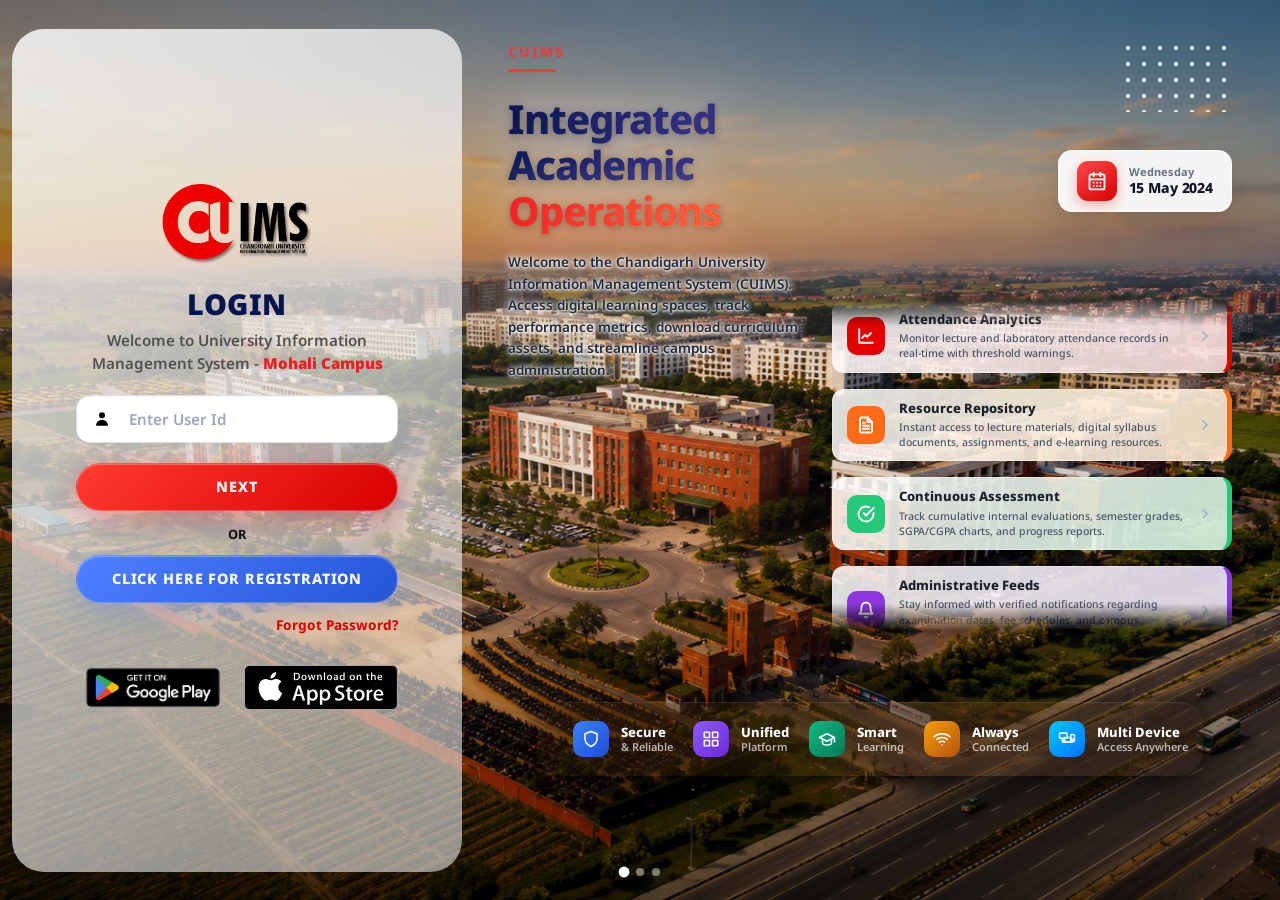
==== commit 0ad7067c: "d" ====
--- a/login.html
+++ b/login.html
@@ -387,14 +387,18 @@
           <div class="glass-item">
             <div class="glass-icon-wrapper">
               <svg viewBox="0 0 24 24" fill="none" stroke="currentColor" stroke-width="2" stroke-linecap="round" stroke-linejoin="round" aria-hidden="true">
-                <path d="M3 18v-6a9 9 0 0 1 18 0v6"/>
-                <path d="M21 19a2 2 0 0 1-2 2h-1a2 2 0 0 1-2-2v-3a2 2 0 0 1 2-2h3z"/>
-                <path d="M3 19a2 2 0 0 0 2 2h1a2 2 0 0 0 2-2v-3a2 2 0 0 0-2-2H3z"/>
+                <rect x="2" y="4" width="10" height="7" rx="1" />
+                <line x1="7" y1="11" x2="7" y2="14" />
+                <line x1="5" y1="14" x2="9" y2="14" />
+                <rect x="8" y="10" width="10" height="6" rx="1" />
+                <line x1="6" y1="16" x2="20" y2="16" />
+                <rect x="17" y="6" width="5" height="9" rx="1" />
+                <circle cx="19.5" cy="12.5" r="0.5" fill="currentColor" />
               </svg>
             </div>
             <div class="glass-text">
-              <strong>24/7</strong>
-              <span>Support</span>
+              <strong>Multi Device</strong>
+              <span>Access Anywhere</span>
             </div>
           </div>
         </div>
--- a/assets/css/auth.css
+++ b/assets/css/auth.css
@@ -682,7 +682,7 @@
   position: absolute;
   inset: 0 0 0 500px;
   min-height: 100vh;
-  padding: 70px 80px;
+  padding: 48px 80px;
   overflow: hidden;
   border-radius: 28px 0 0 28px;
   background: transparent;
@@ -698,16 +698,7 @@
 }
 
 .auth-info-panel::after {
-  content: "";
-  position: absolute;
-  top: 34px;
-  right: 42px;
-  width: 96px;
-  height: 58px;
-  background-image: radial-gradient(circle, rgba(255, 255, 255, 0.95) 2px, transparent 2.4px);
-  background-size: 16px 16px;
-  opacity: 0.88;
-  pointer-events: none;
+  display: none;
 }
 
 .info-container {
@@ -771,6 +762,7 @@
   background-clip: text;
   -webkit-text-fill-color: transparent;
   text-shadow: none;
+  filter: drop-shadow(0 2px 4px rgba(0, 0, 0, 0.3)) drop-shadow(0 8px 16px rgba(7, 21, 79, 0.25)) drop-shadow(0 0 20px rgba(255, 255, 255, 0.6));
   animation: textSlideUp 0.8s cubic-bezier(0.22, 1, 0.36, 1) both, shine 6s linear infinite;
   animation-delay: 0.3s, 0s;
 }
@@ -782,6 +774,7 @@
   background-clip: text;
   -webkit-text-fill-color: transparent;
   text-shadow: none;
+  filter: drop-shadow(0 2px 4px rgba(0, 0, 0, 0.3)) drop-shadow(0 8px 16px rgba(237, 31, 36, 0.25)) drop-shadow(0 0 20px rgba(255, 255, 255, 0.6));
   animation: textSlideUp 0.8s cubic-bezier(0.22, 1, 0.36, 1) both, shine 5s linear infinite;
   animation-delay: 0.45s, 0s;
 }
@@ -812,32 +805,49 @@
   pointer-events: auto;
 }
 
+/* Dot grid decoration — top-right of right col */
+.info-right-col::before {
+  content: "";
+  position: absolute;
+  top: 0;
+  right: 0;
+  width: 112px;
+  height: 72px;
+  background-image: radial-gradient(circle, rgba(255, 255, 255, 0.95) 2px, transparent 2.4px);
+  background-size: 16px 16px;
+  opacity: 0.88;
+  pointer-events: none;
+  z-index: 2;
+}
+
 .info-date-card {
   position: absolute;
-  top: 40px;
+  top: 110px;
   right: 0;
   z-index: 3;
   display: flex;
   gap: 12px;
   align-items: center;
-  padding: 12px 20px;
+  padding: 10px 18px;
   border-radius: 14px;
-  background: rgba(255, 255, 255, 0.85);
-  backdrop-filter: blur(18px);
-  -webkit-backdrop-filter: blur(18px);
-  box-shadow: 0 12px 36px rgba(0, 0, 0, 0.15);
-  border: 1px solid rgba(0, 0, 0, 0.04);
+  background: rgba(255, 255, 255, 0.92);
+  backdrop-filter: blur(20px);
+  -webkit-backdrop-filter: blur(20px);
+  box-shadow: 0 12px 36px rgba(0, 0, 0, 0.15), 0 2px 6px rgba(0, 0, 0, 0.05);
+  border: 1px solid rgba(255, 255, 255, 0.7);
+  min-width: 0;
 }
 
 .date-icon-wrapper {
   width: 40px;
   height: 40px;
-  border-radius: 10px;
+  border-radius: 11px;
   display: grid;
   place-items: center;
-  background: linear-gradient(135deg, #ff3b3b, #d40000);
+  background: linear-gradient(145deg, #ff4a4a 0%, #d40000 100%);
   color: #fff;
-  box-shadow: none;
+  box-shadow: 0 4px 12px rgba(212, 0, 0, 0.3);
+  flex-shrink: 0;
 }
 
 .date-icon-wrapper svg {
@@ -848,25 +858,27 @@
 .date-text {
   display: flex;
   flex-direction: column;
-  line-height: 1.25;
+  line-height: 1.3;
 }
 
 .date-weekday {
   font-size: 11px;
-  color: #718096;
-  font-weight: 600;
+  color: #64748b;
+  font-weight: 700;
+  letter-spacing: 0.01em;
 }
 
 .date-daymonth {
-  font-size: 13px;
-  color: #1a202c;
+  font-size: 14px;
+  color: #0f172a;
   font-weight: 800;
+  letter-spacing: -0.01em;
 }
 
 .feature-grid-container {
   position: absolute;
   right: 0;
-  top: 200px;
+  top: 280px;
   z-index: 3;
   width: 410px;
   height: 360px;
@@ -1080,18 +1092,16 @@
   padding: 12px 36px;
   border-radius: 24px;
   /* Rich gradient: deep navy → dark violet → wine */
-  background: linear-gradient(
-    115deg,
-    rgba(7, 14, 54, 0.88)   0%,
-    rgba(20, 10, 60, 0.85)  35%,
-    rgba(50, 8, 40, 0.82)   70%,
-    rgba(7, 21, 79, 0.88)  100%
-  );
+  /* background: linear-gradient(115deg,
+      rgba(7, 14, 54, 0.88) 0%,
+      rgba(20, 10, 60, 0.85) 35%,
+      rgba(50, 8, 40, 0.82) 70%,
+      rgba(7, 21, 79, 0.88) 100%); */
   /* Gradient glowing border via outline + inset trick */
-  border: 1px solid rgba(255, 255, 255, 0.13);
-  outline: 1px solid rgba(120, 80, 255, 0.18);
-  backdrop-filter: blur(22px) saturate(1.4);
-  -webkit-backdrop-filter: blur(22px) saturate(1.4);
+  /* border: 1px solid rgba(255, 255, 255, 0.13); */
+  /* outline: 1px solid rgba(120, 80, 255, 0.18); */
+  backdrop-filter: blur(50px) saturate(1.4);
+  -webkit-backdrop-filter: blur(50px) saturate(1.4);
   box-shadow:
     0 16px 48px rgba(0, 0, 0, 0.45),
     0 4px 16px rgba(0, 0, 0, 0.28),
@@ -1119,11 +1129,25 @@
 }
 
 /* Each badge icon gets its own accent gradient */
-.glass-item:nth-child(1) .glass-icon-wrapper  { background: linear-gradient(135deg, #3b82f6, #1d4ed8); }
-.glass-item:nth-child(3) .glass-icon-wrapper  { background: linear-gradient(135deg, #8b5cf6, #6d28d9); }
-.glass-item:nth-child(5) .glass-icon-wrapper  { background: linear-gradient(135deg, #10b981, #047857); }
-.glass-item:nth-child(7) .glass-icon-wrapper  { background: linear-gradient(135deg, #f59e0b, #b45309); }
-.glass-item:nth-child(9) .glass-icon-wrapper  { background: linear-gradient(135deg, #ef4444, #b91c1c); }
+.glass-item:nth-child(1) .glass-icon-wrapper {
+  background: linear-gradient(135deg, #3b82f6, #1d4ed8);
+}
+
+.glass-item:nth-child(3) .glass-icon-wrapper {
+  background: linear-gradient(135deg, #8b5cf6, #6d28d9);
+}
+
+.glass-item:nth-child(5) .glass-icon-wrapper {
+  background: linear-gradient(135deg, #10b981, #047857);
+}
+
+.glass-item:nth-child(7) .glass-icon-wrapper {
+  background: linear-gradient(135deg, #f59e0b, #b45309);
+}
+
+.glass-item:nth-child(9) .glass-icon-wrapper {
+  background: linear-gradient(135deg, #00c6ff, #0072ff);
+}
 
 .glass-icon-wrapper svg {
   width: 18px;
@@ -1151,12 +1175,10 @@
 .glass-divider {
   width: 1px;
   height: 32px;
-  background: linear-gradient(
-    to bottom,
-    transparent,
-    rgba(255, 255, 255, 0.20),
-    transparent
-  );
+  background: linear-gradient(to bottom,
+      transparent,
+      rgba(255, 255, 255, 0.20),
+      transparent);
 }
 
 /* Animations */
@@ -1227,7 +1249,7 @@
 @media (max-width: 1440px) and (min-width: 1121px) {
   .auth-info-panel {
     inset: 0 0 0 460px;
-    padding: 60px 48px;
+    padding: 40px 48px;
   }
 
   .info-container {
@@ -1240,7 +1262,7 @@
 
   .feature-grid-container {
     width: 400px;
-    top: 180px;
+    top: 260px;
     height: 330px;
   }
 
@@ -1257,7 +1279,7 @@
 @media (max-width: 1120px) {
   .auth-info-panel {
     inset: 0 0 0 450px;
-    padding: 48px 36px;
+    padding: 30px 36px;
   }
 
   .info-left-col {
@@ -1280,31 +1302,34 @@
   }
 
   .info-date-card {
-    top: 50px;
-    padding: 10px 14px;
+    top: 120px;
+    padding: 14px 18px;
+    border-radius: 14px;
+    gap: 14px;
+    min-width: 210px;
+  }
+
+  .date-icon-wrapper {
+    width: 44px;
+    height: 44px;
     border-radius: 12px;
   }
 
-  .date-icon-wrapper {
-    width: 36px;
-    height: 36px;
-  }
-
   .date-icon-wrapper svg {
-    width: 18px;
-    height: 18px;
+    width: 20px;
+    height: 20px;
   }
 
   .date-weekday {
-    font-size: 10px;
+    font-size: 11px;
   }
 
   .date-daymonth {
-    font-size: 12px;
+    font-size: 14px;
   }
 
   .feature-grid-container {
-    top: 170px;
+    top: 240px;
     width: 370px;
     height: 310px;
   }
@@ -1463,23 +1488,24 @@
     display: block;
     max-width: 100%;
     text-align: center;
-    background: none;
-    -webkit-background-clip: initial;
-    background-clip: initial;
-    -webkit-text-fill-color: currentColor;
-    text-shadow:
-      0 2px 0 rgba(255, 255, 255, 0.45),
-      0 10px 24px rgba(0, 0, 0, 0.22);
+    white-space: nowrap;
+    text-shadow: none;
+    background-size: 200% auto;
+    -webkit-background-clip: text;
+    background-clip: text;
+    -webkit-text-fill-color: transparent;
   }
 
   .title-dark {
-    color: #111a44;
-    white-space: nowrap;
+    background-image: linear-gradient(120deg, #07154f 0%, #312e81 30%, #4b5563 70%, #07154f 100%);
+    filter: drop-shadow(0 2px 4px rgba(0, 0, 0, 0.3)) drop-shadow(0 8px 16px rgba(7, 21, 79, 0.25)) drop-shadow(0 0 20px rgba(255, 255, 255, 0.6));
+    animation: textSlideUp 0.8s cubic-bezier(0.22, 1, 0.36, 1) both, shine 6s linear infinite;
   }
 
   .title-red {
-    color: #ff3b35;
-    white-space: nowrap;
+    background-image: linear-gradient(120deg, #ed1f24 0%, #ff5e3a 35%, #d40000 70%, #ed1f24 100%);
+    filter: drop-shadow(0 2px 4px rgba(0, 0, 0, 0.3)) drop-shadow(0 8px 16px rgba(237, 31, 36, 0.25)) drop-shadow(0 0 20px rgba(255, 255, 255, 0.6));
+    animation: textSlideUp 0.8s cubic-bezier(0.22, 1, 0.36, 1) both, shine 5s linear infinite;
   }
 
 
